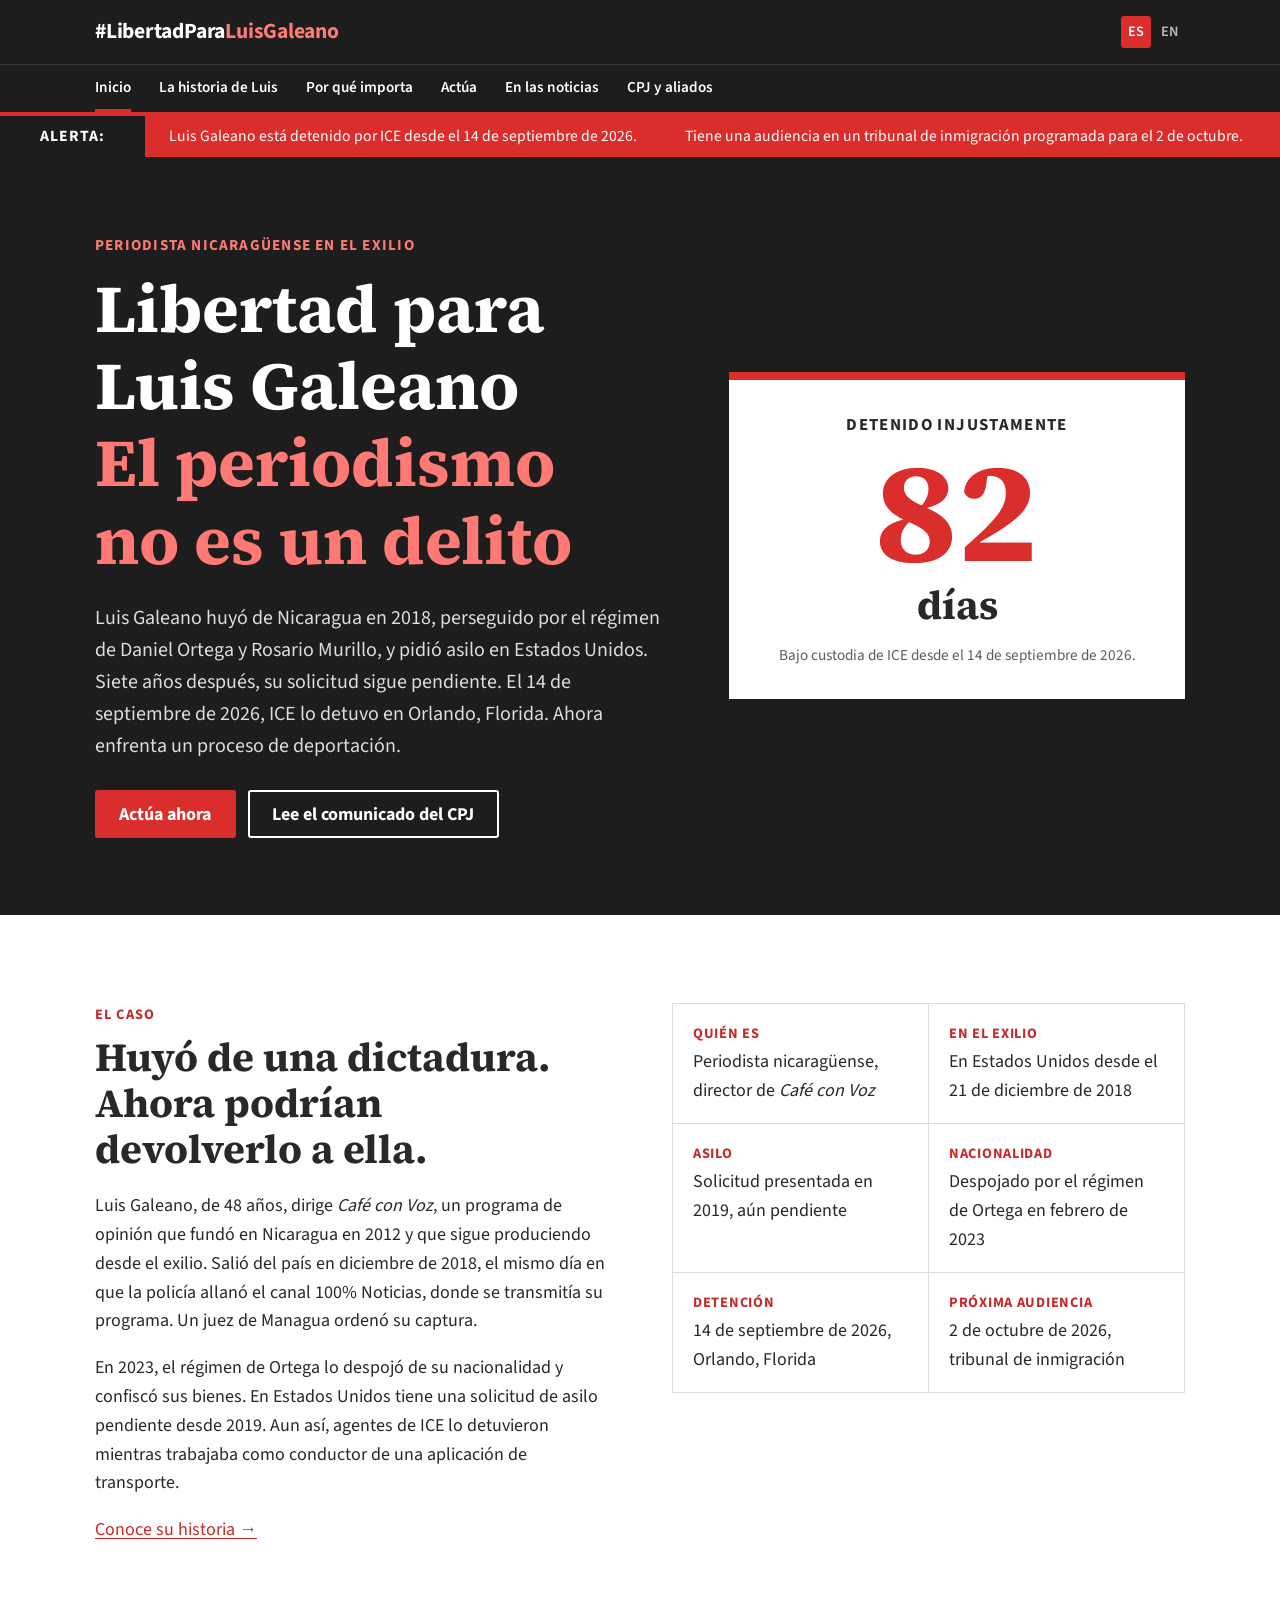
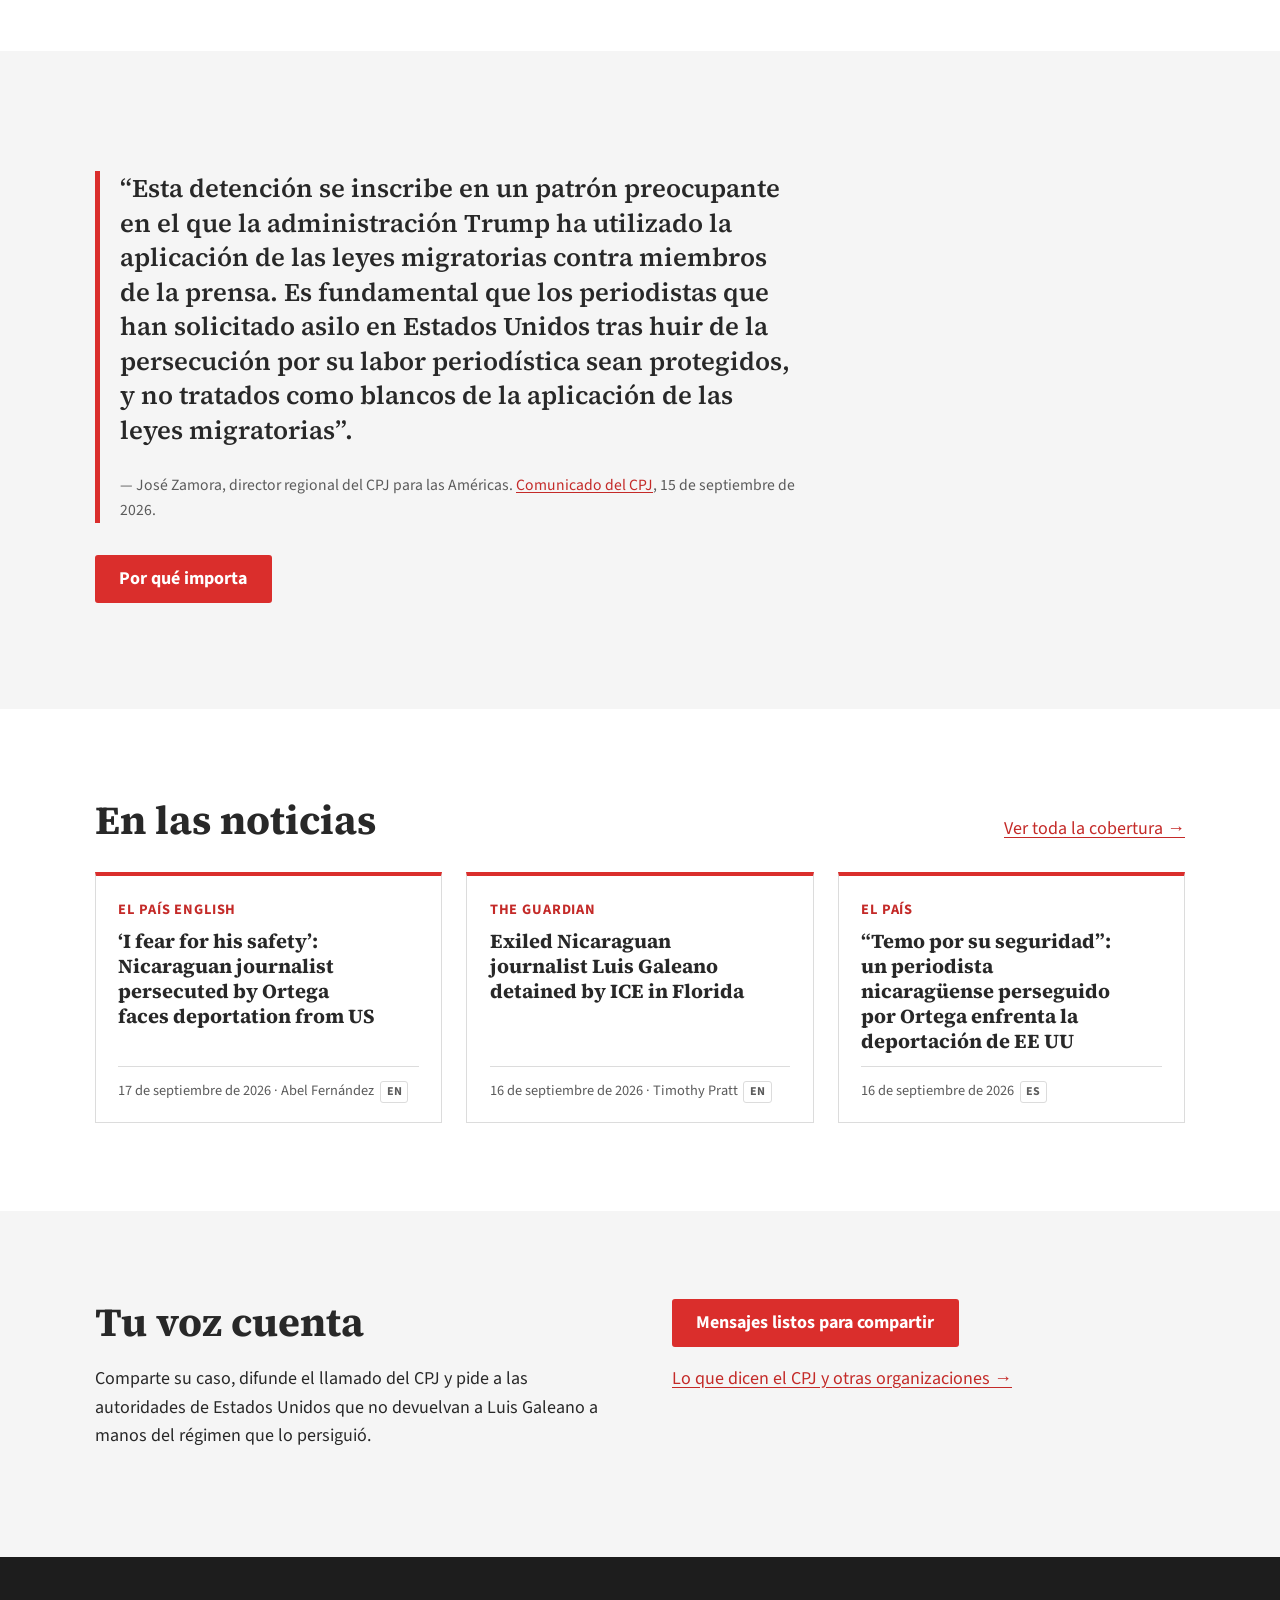
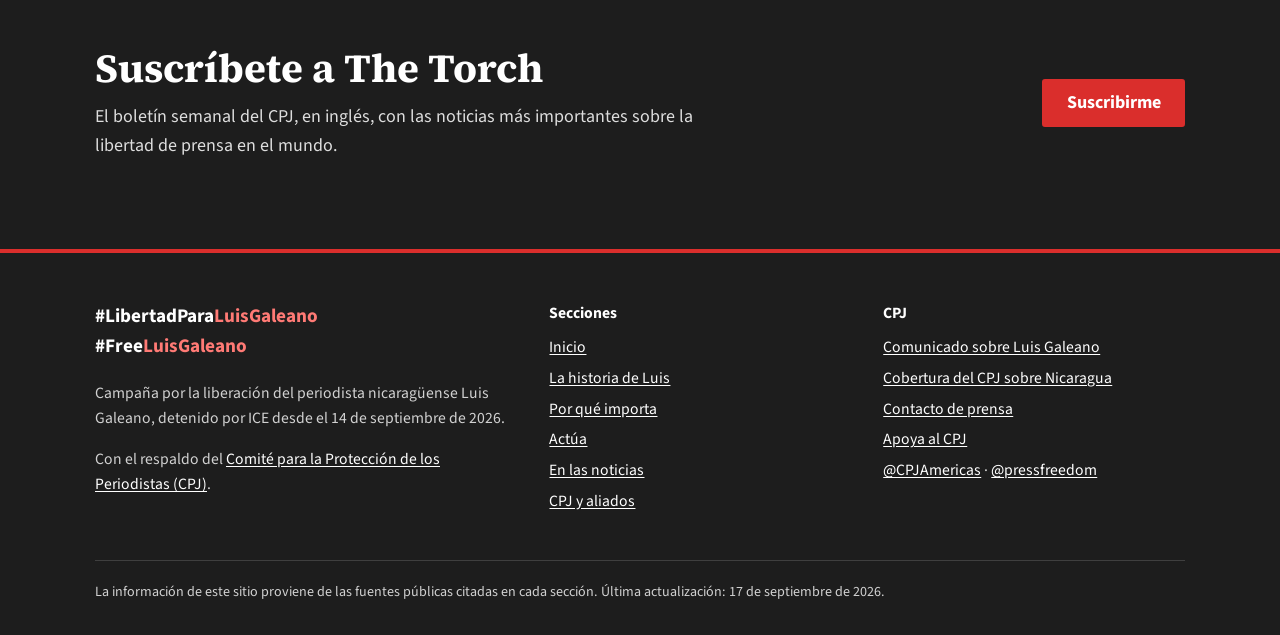
==== index.html @ e91c894b "Primera versión del sitio #LibertadParaLuisGaleano Sitio de campaña por la liberación de Luis Galean" ====
<!doctype html>
<html lang="es">
<head>
<meta charset="utf-8">
<meta name="viewport" content="width=device-width, initial-scale=1">
<title>#LibertadParaLuisGaleano</title>
<meta name="description" content="Luis Galeano, periodista nicaragüense exiliado y perseguido por el régimen de Ortega, está detenido por ICE desde el 14 de septiembre de 2026. Pedimos su liberación.">
<link rel="canonical" href="https://libertadparaluisgaleano.com/">
<link rel="alternate" hreflang="es" href="https://libertadparaluisgaleano.com/">
<link rel="alternate" hreflang="en" href="https://libertadparaluisgaleano.com/english/">
<link rel="alternate" hreflang="x-default" href="https://libertadparaluisgaleano.com/">
<meta property="og:type" content="website">
<meta property="og:site_name" content="#LibertadParaLuisGaleano">
<meta property="og:title" content="#LibertadParaLuisGaleano">
<meta property="og:description" content="Luis Galeano, periodista nicaragüense exiliado y perseguido por el régimen de Ortega, está detenido por ICE desde el 14 de septiembre de 2026. Pedimos su liberación.">
<meta property="og:url" content="https://libertadparaluisgaleano.com/">
<meta property="og:image" content="https://libertadparaluisgaleano.com/assets/img/compartir-es.png">
<meta property="og:image:width" content="1200">
<meta property="og:image:height" content="630">
<meta property="og:locale" content="es_ES">
<meta name="twitter:card" content="summary_large_image">
<meta name="theme-color" content="#1d1d1d">
<link rel="icon" href="assets/img/favicon.svg" type="image/svg+xml">
<link rel="preload" as="font" type="font/woff2" href="assets/fonts/source-sans-3-400-latin.woff2" crossorigin>
<link rel="preload" as="font" type="font/woff2" href="assets/fonts/source-serif-4-700-latin.woff2" crossorigin>
<link rel="stylesheet" href="assets/css/style.css">
<script src="assets/js/site.js" defer></script>
</head>
<body>

<a class="salto" href="#contenido">Saltar al contenido</a>

<header class="cabecera">
  <div class="contenedor cabecera__barra">
    <a class="cabecera__logo" href="./">#LibertadPara<span>LuisGaleano</span></a>
    <div class="cabecera__acciones">
      <nav class="idioma" aria-label="Idioma">
        <a href="./" lang="es" hreflang="es" title="Español" aria-current="page">ES</a>
        <a href="english/" lang="en" hreflang="en" title="English">EN</a>
      </nav>
      <button class="cabecera__menu" type="button" data-menu-boton aria-expanded="false" aria-controls="nav-panel"
              aria-label="Abrir menú" data-abrir="Abrir menú" data-cerrar="Cerrar menú">
        <span></span><span></span>
      </button>
    </div>
  </div>
  <nav class="nav-panel" id="nav-panel" data-menu-panel data-abierto="false" aria-label="Navegación principal">
    <ul class="contenedor">
      <li><a href="./" aria-current="page">Inicio</a></li>
      <li><a href="historia/">La historia de Luis</a></li>
      <li><a href="por-que-importa/">Por qué importa</a></li>
      <li><a href="actua/">Actúa</a></li>
      <li><a href="noticias/">En las noticias</a></li>
      <li><a href="cpj-y-aliados/">CPJ y aliados</a></li>
    </ul>
  </nav>
</header>

<aside class="alerta" aria-label="Alerta">
  <p class="alerta__etiqueta">Alerta:</p>
  <div class="alerta__ventana" data-alerta>
    <ul class="alerta__pista">
      <li>Luis Galeano está detenido por ICE desde el 14 de septiembre de 2026.</li>
      <li>Tiene una audiencia en un tribunal de inmigración programada para el 2 de octubre.</li>
      <li>El CPJ pide a ICE que lo libere. <a href="https://cpj.org/es/2026/09/el-cpj-pide-a-ice-que-libere-al-periodista-nicaraguense-exiliado-luis-galeano/" target="_blank" rel="noopener">Lee el comunicado</a></li>
      <li>La SIP pide a EE. UU. no deportarlo. <a href="https://www.sipiapa.org/la-sip-reclama-proteccion-el-periodista-nicaraguense-luis-galeano-detenido-ice-n1301635" target="_blank" rel="noopener">Lee más</a></li>
    </ul>
  </div>
</aside>

<main id="contenido">

  <!-- 1 · Portada y contador -->
  <section class="heroe">
    <div class="contenedor heroe__rejilla">
      <div>
        <p class="heroe__antetitulo">Periodista nicaragüense en el exilio</p>
        <h1>Libertad para Luis Galeano <span>El periodismo no es un delito</span></h1>
        <p class="heroe__bajada">Luis Galeano huyó de Nicaragua en 2018, perseguido por el régimen de Daniel Ortega y Rosario Murillo, y pidió asilo en Estados Unidos. Siete años después, su solicitud sigue pendiente. El 14 de septiembre de 2026, ICE lo detuvo en Orlando, Florida. Ahora enfrenta un proceso de deportación.</p>
        <div class="heroe__acciones">
          <a class="boton" href="actua/">Actúa ahora</a>
          <a class="boton boton--contorno" href="https://cpj.org/es/2026/09/el-cpj-pide-a-ice-que-libere-al-periodista-nicaraguense-exiliado-luis-galeano/" target="_blank" rel="noopener">Lee el comunicado del CPJ</a>
        </div>
      </div>
      <div class="contador" data-contador data-desde="2026-09-14">
        <p class="contador__rotulo">Detenido injustamente</p>
        <p class="visualmente-oculto">Días de detención:</p>
        <span class="dias-numero">3</span>
        <span class="contador__unidad" data-unidad="día|días">días</span>
        <p class="contador__nota">Bajo custodia de ICE desde el 14 de septiembre de 2026.</p>
      </div>
    </div>
  </section>

  <!-- 2 · El caso en breve -->
  <section class="seccion">
    <div class="contenedor dos-columnas">
      <div class="prosa">
        <p class="volanta">El caso</p>
        <h2>Huyó de una dictadura. Ahora podrían devolverlo a ella.</h2>
        <p>Luis Galeano, de 48 años, dirige <em>Café con Voz</em>, un programa de opinión que fundó en Nicaragua en 2012 y que sigue produciendo desde el exilio. Salió del país en diciembre de 2018, el mismo día en que la policía allanó el canal 100% Noticias, donde se transmitía su programa. Un juez de Managua ordenó su captura.</p>
        <p>En 2023, el régimen de Ortega lo despojó de su nacionalidad y confiscó sus bienes. En Estados Unidos tiene una solicitud de asilo pendiente desde 2019. Aun así, agentes de ICE lo detuvieron mientras trabajaba como conductor de una aplicación de transporte.</p>
        <p><a href="historia/">Conoce su historia →</a></p>
      </div>
      <dl class="datos">
        <div><dt>Quién es</dt><dd>Periodista nicaragüense, director de <em>Café con Voz</em></dd></div>
        <div><dt>En el exilio</dt><dd>En Estados Unidos desde el 21 de diciembre de 2018</dd></div>
        <div><dt>Asilo</dt><dd>Solicitud presentada en 2019, aún pendiente</dd></div>
        <div><dt>Nacionalidad</dt><dd>Despojado por el régimen de Ortega en febrero de 2023</dd></div>
        <div><dt>Detención</dt><dd>14 de septiembre de 2026, Orlando, Florida</dd></div>
        <div><dt>Próxima audiencia</dt><dd>2 de octubre de 2026, tribunal de inmigración</dd></div>
      </dl>
    </div>
  </section>

  <!-- 3 · Cita del CPJ -->
  <section class="seccion seccion--gris">
    <div class="contenedor">
      <div class="prosa">
        <blockquote class="cita">
          <p>“Esta detención se inscribe en un patrón preocupante en el que la administración Trump ha utilizado la aplicación de las leyes migratorias contra miembros de la prensa. Es fundamental que los periodistas que han solicitado asilo en Estados Unidos tras huir de la persecución por su labor periodística sean protegidos, y no tratados como blancos de la aplicación de las leyes migratorias”.</p>
          <footer>— José Zamora, director regional del CPJ para las Américas. <a href="https://cpj.org/es/2026/09/el-cpj-pide-a-ice-que-libere-al-periodista-nicaraguense-exiliado-luis-galeano/" target="_blank" rel="noopener">Comunicado del CPJ</a>, 15 de septiembre de 2026.</footer>
        </blockquote>
        <p><a class="boton" href="por-que-importa/">Por qué importa</a></p>
      </div>
    </div>
  </section>

  <!-- 4 · Lo último en noticias -->
  <section class="seccion">
    <div class="contenedor">
      <div class="encabezado-seccion">
        <h2>En las noticias</h2>
        <a href="noticias/">Ver toda la cobertura →</a>
      </div>
      <ul class="tarjetas">
      <li class="tarjeta">
        <p class="tarjeta__medio">EL PAÍS English</p>
        <h3 class="tarjeta__titulo"><a href="https://english.elpais.com/international/2026-09-17/i-fear-for-his-safety-nicaraguan-journalist-persecuted-by-ortega-faces-deportation-from-us.html" hreflang="en" target="_blank" rel="noopener">‘I fear for his safety’: Nicaraguan journalist persecuted by Ortega faces deportation from US</a></h3>
        <p class="tarjeta__meta"><time datetime="2026-09-17">17 de septiembre de 2026</time> · Abel Fernández<span class="tarjeta__idioma" title="Idioma">EN</span></p>
      </li>
      <li class="tarjeta">
        <p class="tarjeta__medio">The Guardian</p>
        <h3 class="tarjeta__titulo"><a href="https://www.theguardian.com/us-news/2026/sep/16/nicaraguan-journalist-luis-galeano-detained-ice" hreflang="en" target="_blank" rel="noopener">Exiled Nicaraguan journalist Luis Galeano detained by ICE in Florida</a></h3>
        <p class="tarjeta__meta"><time datetime="2026-09-16">16 de septiembre de 2026</time> · Timothy Pratt<span class="tarjeta__idioma" title="Idioma">EN</span></p>
      </li>
      <li class="tarjeta">
        <p class="tarjeta__medio">EL PAÍS</p>
        <h3 class="tarjeta__titulo"><a href="https://elpais.com/us/migracion/2026-09-16/temo-por-su-seguridad-un-periodista-nicaraguense-perseguido-por-ortega-enfrenta-la-deportacion-de-ee-uu.html" hreflang="es" target="_blank" rel="noopener">“Temo por su seguridad”: un periodista nicaragüense perseguido por Ortega enfrenta la deportación de EE UU</a></h3>
        <p class="tarjeta__meta"><time datetime="2026-09-16">16 de septiembre de 2026</time><span class="tarjeta__idioma" title="Idioma">ES</span></p>
      </li>
      </ul>
    </div>
  </section>

  <!-- 5 · Llamado a la acción -->
  <section class="seccion seccion--gris">
    <div class="contenedor dos-columnas">
      <div class="prosa">
        <h2>Tu voz cuenta</h2>
        <p>Comparte su caso, difunde el llamado del CPJ y pide a las autoridades de Estados Unidos que no devuelvan a Luis Galeano a manos del régimen que lo persiguió.</p>
      </div>
      <div>
        <p><a class="boton" href="actua/">Mensajes listos para compartir</a></p>
        <p><a href="cpj-y-aliados/">Lo que dicen el CPJ y otras organizaciones →</a></p>
      </div>
    </div>
  </section>

  <!-- 6 · Boletín del CPJ -->
  <section class="seccion seccion--oscura">
    <div class="contenedor boletin">
      <div>
        <h2>Suscríbete a The Torch</h2>
        <p>El boletín semanal del CPJ, en inglés, con las noticias más importantes sobre la libertad de prensa en el mundo.</p>
      </div>
      <a class="boton" href="https://cpj.org/about/email-lists/" target="_blank" rel="noopener">Suscribirme</a>
    </div>
  </section>

</main>

<footer class="pie">
  <div class="contenedor">
    <div class="pie__rejilla">
      <div>
        <p class="pie__hashtags">#LibertadPara<span>LuisGaleano</span><br>#Free<span>LuisGaleano</span></p>
        <p>Campaña por la liberación del periodista nicaragüense Luis Galeano, detenido por ICE desde el 14 de septiembre de 2026.</p>
        <p>Con el respaldo del <a href="https://cpj.org/es/" target="_blank" rel="noopener">Comité para la Protección de los Periodistas (CPJ)</a>.</p>
      </div>
      <nav aria-label="Secciones">
        <p class="pie__titulo">Secciones</p>
        <ul>
          <li><a href="./">Inicio</a></li>
          <li><a href="historia/">La historia de Luis</a></li>
          <li><a href="por-que-importa/">Por qué importa</a></li>
          <li><a href="actua/">Actúa</a></li>
          <li><a href="noticias/">En las noticias</a></li>
          <li><a href="cpj-y-aliados/">CPJ y aliados</a></li>
        </ul>
      </nav>
      <div>
        <p class="pie__titulo">CPJ</p>
        <ul>
          <li><a href="https://cpj.org/es/2026/09/el-cpj-pide-a-ice-que-libere-al-periodista-nicaraguense-exiliado-luis-galeano/" target="_blank" rel="noopener">Comunicado sobre Luis Galeano</a></li>
          <li><a href="https://cpj.org/americas/nicaragua/" target="_blank" rel="noopener">Cobertura del CPJ sobre Nicaragua</a></li>
          <li><a href="https://cpj.org/press/" target="_blank" rel="noopener">Contacto de prensa</a></li>
          <li><a href="https://cpj.org/about/donate/" target="_blank" rel="noopener">Apoya al CPJ</a></li>
          <li><a href="https://x.com/CPJAmericas" target="_blank" rel="noopener">@CPJAmericas</a> · <a href="https://x.com/pressfreedom" target="_blank" rel="noopener">@pressfreedom</a></li>
        </ul>
      </div>
    </div>
    <p class="pie__legal">La información de este sitio proviene de las fuentes públicas citadas en cada sección. Última actualización: 17 de septiembre de 2026.</p>
  </div>
</footer>

</body>
</html>
---- assets/css/style.css ----
/* #LibertadParaLuisGaleano — hoja de estilos única.
   Línea gráfica del CPJ: encabezado negro, acentos rojos, texto oscuro sobre blanco.
   Todos los colores y medidas viven en :root. No escribir hex fuera de aquí. */

@import url("fonts.css");

:root {
  /* Color */
  --rojo: #da2e2c;
  --rojo-oscuro: #9e1d1c;
  --rojo-suave: #ffd7d7;
  --rojo-texto: #c42a28;   /* rojo para texto chico sobre blanco o gris (AA) */
  --rojo-claro: #ff7a75;   /* rojo para texto sobre negro (AA) */
  --negro-cabecera: #1d1d1d;
  --tinta: #282828;
  --carbon: #323e48;
  --gris-texto: #5b5b5b;
  --gris-linea: #dcdcdc;
  --gris-claro: #f5f5f5;
  --blanco: #fff;

  /* Tipografía */
  --fuente-texto: "Source Sans 3", "Myriad Pro", "Helvetica Neue", Arial, sans-serif;
  --fuente-titulo: "Source Serif 4", "Warnock Pro", Georgia, serif;
  --h1: clamp(2.2rem, 1.4rem + 3.6vw, 4.2rem);
  --h2: clamp(1.7rem, 1.3rem + 1.6vw, 2.5rem);
  --h3: clamp(1.2rem, 1.1rem + 0.5vw, 1.45rem);
  --texto: 1.125rem;

  /* Medidas */
  --ancho-maximo: 1170px;
  --ancho-lectura: 44rem;
  --gutter: clamp(16px, 4vw, 40px);
  --alto-cabecera: 64px;
  --radio: 3px;
}

/* ----- Base ----------------------------------------------------------- */
*, *::before, *::after { box-sizing: border-box; }

html { -webkit-text-size-adjust: 100%; scroll-padding-top: calc(var(--alto-cabecera) + 1rem); }

body {
  margin: 0;
  background: var(--blanco);
  color: var(--tinta);
  font-family: var(--fuente-texto);
  font-size: var(--texto);
  line-height: 1.6;
  overflow-x: clip;
}

body[data-menu-abierto="true"] { overflow: hidden; }

img { max-width: 100%; height: auto; display: block; }

a { color: var(--rojo-texto); text-underline-offset: 0.15em; }
a:hover { color: var(--rojo-oscuro); }

:focus-visible { outline: 3px solid var(--rojo); outline-offset: 2px; }

h1, h2, h3 {
  font-family: var(--fuente-titulo);
  font-weight: 700;
  line-height: 1.15;
  margin: 0 0 0.5em;
  text-wrap: balance;
}
h1 { font-size: var(--h1); }
h2 { font-size: var(--h2); }
h3 { font-size: var(--h3); }

p { margin: 0 0 1em; }

.salto {
  position: absolute;
  left: -999px;
  top: 0;
  z-index: 100;
  padding: 0.6rem 1rem;
  background: var(--blanco);
  color: var(--tinta);
}
.salto:focus { left: 1rem; }

.visualmente-oculto {
  position: absolute !important;
  width: 1px; height: 1px;
  overflow: hidden;
  clip: rect(0 0 0 0);
  white-space: nowrap;
}

.contenedor {
  width: 100%;
  max-width: var(--ancho-maximo);
  margin-inline: auto;
  padding-inline: var(--gutter);
}

/* ----- Encabezado ------------------------------------------------------ */
.cabecera {
  position: sticky;
  top: 0;
  z-index: 50;
  background: var(--negro-cabecera);
  color: var(--blanco);
  border-bottom: 4px solid var(--rojo);
}

.cabecera__barra {
  display: flex;
  align-items: center;
  justify-content: space-between;
  gap: 1rem;
  min-height: var(--alto-cabecera);
}

.cabecera__logo {
  color: var(--blanco);
  font-weight: 700;
  font-size: clamp(1rem, 0.85rem + 0.8vw, 1.35rem);
  text-decoration: none;
  letter-spacing: -0.01em;
  overflow-wrap: anywhere;
}
.cabecera__logo span { color: var(--rojo-claro); }
.cabecera__logo:hover { color: var(--blanco); }

.cabecera__acciones { display: flex; align-items: center; gap: 0.75rem; flex-shrink: 0; }

.idioma { display: flex; gap: 0.15rem; }
.idioma a {
  color: var(--blanco);
  font-weight: 600;
  font-size: 0.9rem;
  text-decoration: none;
  padding: 0.25rem 0.45rem;
  border-radius: var(--radio);
  opacity: 0.7;
}
.idioma a:hover { opacity: 1; color: var(--blanco); }
.idioma a[aria-current="page"] { opacity: 1; background: var(--rojo); }

.cabecera__menu {
  display: inline-flex;
  flex-direction: column;
  justify-content: center;
  gap: 6px;
  width: 44px;
  height: 44px;
  padding: 0 10px;
  background: none;
  border: 0;
  cursor: pointer;
}
.cabecera__menu span {
  display: block;
  height: 2px;
  background: var(--blanco);
  transition: transform 0.2s;
}
.cabecera__menu[aria-expanded="true"] span:first-child { transform: translateY(4px) rotate(45deg); }
.cabecera__menu[aria-expanded="true"] span:last-child { transform: translateY(-4px) rotate(-45deg); }

.nav-panel {
  display: none;
  background: var(--negro-cabecera);
  border-top: 1px solid rgba(255, 255, 255, 0.12);
}
.nav-panel[data-abierto="true"] {
  display: block;
  position: fixed;
  inset: calc(var(--alto-cabecera) + 4px) 0 0 0;
  overflow-y: auto;
}
.nav-panel ul { list-style: none; margin: 0 auto; padding-block: 0.5rem 1.5rem; }
.nav-panel a {
  display: block;
  padding: 0.85rem 0;
  color: var(--blanco);
  font-weight: 600;
  font-size: 1.2rem;
  text-decoration: none;
  border-bottom: 1px solid rgba(255, 255, 255, 0.12);
}
.nav-panel a:hover,
.nav-panel a[aria-current="page"] { color: var(--rojo-claro); }

@media (min-width: 960px) {
  .cabecera__menu { display: none; }
  .nav-panel,
  .nav-panel[data-abierto="true"] { display: block; position: static; overflow: visible; }
  .nav-panel ul { display: flex; flex-wrap: wrap; gap: 0 1.75rem; padding-block: 0; }
  .nav-panel a {
    padding: 0.6rem 0;
    font-size: 0.95rem;
    border-bottom: 0;
    border-bottom: 3px solid transparent;
  }
  .nav-panel a[aria-current="page"] { color: var(--blanco); border-bottom-color: var(--rojo); }
}

/* ----- Franja de alertas ---------------------------------------------- */
.alerta {
  display: flex;
  align-items: stretch;
  background: var(--rojo);
  color: var(--blanco);
  font-size: 0.98rem;
  overflow: hidden;
}
.alerta__etiqueta {
  flex-shrink: 0;
  margin: 0;
  display: flex;
  align-items: center;
  padding: 0.5rem var(--gutter);
  background: var(--negro-cabecera);
  font-weight: 700;
  letter-spacing: 0.06em;
  text-transform: uppercase;
}
.alerta__ventana { display: flex; overflow: hidden; min-width: 0; }
.alerta__pista {
  display: flex;
  flex-shrink: 0;
  gap: 3rem;
  padding: 0.5rem 1.5rem;
  padding-right: 3rem;
  margin: 0;
  list-style: none;
  white-space: nowrap;
  animation: desplazar 45s linear infinite;
}
.alerta__ventana:hover .alerta__pista,
.alerta__ventana:focus-within .alerta__pista { animation-play-state: paused; }
.alerta a { color: var(--blanco); font-weight: 700; }
.alerta a:hover { color: var(--blanco); text-decoration: none; }

@keyframes desplazar {
  from { transform: translateX(0); }
  to { transform: translateX(-100%); }
}

@media (prefers-reduced-motion: reduce) {
  .alerta__pista { animation: none; white-space: normal; flex-direction: column; gap: 0.25rem; flex-shrink: 1; }
  .alerta__pista[aria-hidden="true"] { display: none; }
}

/* ----- Portada ---------------------------------------------------------- */
.heroe {
  background: var(--negro-cabecera);
  color: var(--blanco);
  padding-block: clamp(2.5rem, 6vw, 5rem);
}
.heroe__rejilla { display: grid; gap: 2.5rem; align-items: center; }
@media (min-width: 900px) {
  .heroe__rejilla { grid-template-columns: 1.25fr 1fr; gap: 4rem; }
}
.heroe__antetitulo {
  margin: 0 0 0.75rem;
  color: var(--rojo-claro);
  font-weight: 700;
  letter-spacing: 0.08em;
  text-transform: uppercase;
  font-size: 0.95rem;
}
.heroe h1 { margin-bottom: 0.35em; }
.heroe h1 span { display: block; color: var(--rojo-claro); }
.heroe__bajada { font-size: 1.25rem; max-width: 36rem; color: rgba(255, 255, 255, 0.85); }
.heroe__acciones { display: flex; flex-wrap: wrap; gap: 0.75rem; margin-top: 1.75rem; }

/* Contador */
.contador {
  margin: 0;
  padding: 2rem 1.5rem;
  background: var(--blanco);
  color: var(--tinta);
  text-align: center;
  border-top: 8px solid var(--rojo);
}
.contador__rotulo {
  margin: 0;
  font-weight: 700;
  font-size: 1.05rem;
  letter-spacing: 0.08em;
  text-transform: uppercase;
}
.dias-numero {
  display: block;
  font-family: var(--fuente-titulo);
  font-weight: 700;
  font-size: clamp(5rem, 3rem + 10vw, 9rem);
  line-height: 1;
  color: var(--rojo);
  font-variant-numeric: tabular-nums;
}
.contador__unidad {
  display: block;
  font-family: var(--fuente-titulo);
  font-weight: 700;
  font-size: var(--h2);
  line-height: 1.1;
}
.contador__nota { margin: 1rem 0 0; font-size: 0.95rem; color: var(--gris-texto); }

/* ----- Botones ---------------------------------------------------------- */
.boton {
  display: inline-flex;
  align-items: center;
  justify-content: center;
  gap: 0.5rem;
  min-height: 48px;
  padding: 0.6rem 1.4rem;
  border: 2px solid var(--rojo);
  border-radius: var(--radio);
  background: var(--rojo);
  color: var(--blanco);
  font: inherit;
  font-weight: 700;
  line-height: 1.2;
  text-decoration: none;
  cursor: pointer;
}
.boton:hover { background: var(--rojo-oscuro); border-color: var(--rojo-oscuro); color: var(--blanco); }
.boton--contorno { background: transparent; color: inherit; border-color: currentColor; }
.boton--contorno:hover { background: var(--blanco); border-color: var(--blanco); color: var(--negro-cabecera); }
.boton--chico { min-height: 40px; padding: 0.35rem 1rem; font-size: 0.95rem; }

/* ----- Secciones --------------------------------------------------------- */
.seccion { padding-block: clamp(3rem, 7vw, 5.5rem); }
.seccion--gris { background: var(--gris-claro); }
.seccion--oscura { background: var(--negro-cabecera); color: var(--blanco); }
.seccion--oscura a:not(.boton) { color: var(--blanco); }

.cabeza-pagina {
  padding-block: clamp(2.5rem, 6vw, 4.5rem);
  background: var(--gris-claro);
  border-bottom: 1px solid var(--gris-linea);
}
.cabeza-pagina h1 { margin: 0; }
.cabeza-pagina p { margin: 0.75rem 0 0; max-width: var(--ancho-lectura); font-size: 1.25rem; color: var(--gris-texto); }
.cabeza-pagina .volanta { margin: 0 0 0.5rem; font-size: 0.9rem; color: var(--rojo-texto); }

.volanta {
  margin: 0 0 0.5rem;
  color: var(--rojo-texto);
  font-weight: 700;
  letter-spacing: 0.08em;
  text-transform: uppercase;
  font-size: 0.9rem;
}

.prosa { max-width: var(--ancho-lectura); }
.prosa h2 { margin-top: 1.6em; }
.prosa h2:first-child { margin-top: 0; }
.volanta + h2 { margin-top: 0; }
.prosa ul { padding-left: 1.2rem; }
.prosa li { margin-bottom: 0.5em; }
.prosa li::marker { color: var(--rojo); }
.prosa .compartir,
.prosa .mensajes { padding-left: 0; }
.prosa .compartir li { margin: 0; }

.dos-columnas { display: grid; gap: 2.5rem; align-items: start; }
@media (min-width: 900px) {
  .dos-columnas { grid-template-columns: 1fr 1fr; gap: 4rem; }
}

.encabezado-seccion {
  display: flex;
  flex-wrap: wrap;
  align-items: baseline;
  justify-content: space-between;
  gap: 0.5rem 2rem;
  margin-bottom: 1.75rem;
}
.encabezado-seccion h2 { margin: 0; }

/* Cita destacada */
.cita {
  margin: 2rem 0;
  padding: 0 0 0 1.25rem;
  border-left: 5px solid var(--rojo);
}
.cita p {
  font-family: var(--fuente-titulo);
  font-weight: 600;
  font-size: clamp(1.2rem, 1.05rem + 0.7vw, 1.6rem);
  line-height: 1.35;
}
.cita footer { font-size: 0.98rem; color: var(--gris-texto); }
.seccion--oscura .cita footer { color: rgba(255, 255, 255, 0.75); }

/* Datos clave */
.datos { display: grid; gap: 1px; margin: 0; background: var(--gris-linea); border: 1px solid var(--gris-linea); }
@media (min-width: 700px) { .datos { grid-template-columns: repeat(2, 1fr); } }
.datos div { padding: 1.1rem 1.25rem; background: var(--blanco); }
.datos dt { font-weight: 700; color: var(--rojo-texto); font-size: 0.9rem; letter-spacing: 0.05em; text-transform: uppercase; }
.datos dd { margin: 0.2rem 0 0; }

/* ----- Tarjetas (noticias, comunicados) ---------------------------------- */
.tarjetas {
  display: grid;
  gap: 1.5rem;
  margin: 0;
  padding: 0;
  list-style: none;
}
@media (min-width: 700px) { .tarjetas { grid-template-columns: repeat(2, 1fr); } }
@media (min-width: 1000px) { .tarjetas { grid-template-columns: repeat(3, 1fr); } }

.tarjeta {
  position: relative;
  display: flex;
  flex-direction: column;
  padding: 1.4rem 1.4rem 1.2rem;
  background: var(--blanco);
  border: 1px solid var(--gris-linea);
  border-top: 4px solid var(--rojo);
}
.tarjeta__medio {
  margin: 0 0 0.5rem;
  color: var(--rojo-texto);
  font-weight: 700;
  font-size: 0.9rem;
  letter-spacing: 0.06em;
  text-transform: uppercase;
}
.tarjeta__titulo { margin: 0 0 0.75rem; font-size: 1.25rem; line-height: 1.25; overflow-wrap: break-word; }
.tarjeta__titulo a { color: var(--tinta); text-decoration: none; }
.tarjeta__titulo a::after { content: ""; position: absolute; inset: 0; }
.tarjeta__titulo a:hover { color: var(--rojo-texto); }
.tarjeta__resumen { color: var(--gris-texto); font-size: 1rem; }
.tarjeta__meta { margin: auto 0 0; padding-top: 0.75rem; font-size: 0.9rem; color: var(--gris-texto); border-top: 1px solid var(--gris-linea); }
.tarjeta__idioma {
  display: inline-block;
  margin-left: 0.35rem;
  padding: 0 0.35rem;
  border: 1px solid var(--gris-linea);
  border-radius: var(--radio);
  font-size: 0.75rem;
  font-weight: 700;
}
.tarjeta--destacada { border-top-width: 8px; background: var(--gris-claro); }

/* ----- Cronología vertical ----------------------------------------------- */
.cronologia { margin: 0; padding: 0; list-style: none; }
.cronologia__item {
  position: relative;
  padding: 0 0 2rem 2rem;
  border-left: 2px solid var(--gris-linea);
}
.cronologia__item:last-child { padding-bottom: 0; }
.cronologia__item::before {
  content: "";
  position: absolute;
  left: -8px;
  top: 0.35rem;
  width: 14px;
  height: 14px;
  border-radius: 50%;
  background: var(--blanco);
  border: 2px solid var(--carbon);
}
.cronologia__item--hito::before { background: var(--rojo); border-color: var(--rojo); }
.cronologia__item--proximo::before { border-style: dashed; border-color: var(--rojo); }
.cronologia__fecha { margin: 0; font-weight: 700; color: var(--rojo-texto); }
.cronologia__texto { margin: 0.2rem 0 0.3rem; }
.cronologia__fuentes { margin: 0; font-size: 0.9rem; color: var(--gris-texto); }
.cronologia__fuentes a { color: inherit; }
.cronologia__fuentes a:hover { color: var(--rojo-texto); }

/* ----- Actúa: mensajes para compartir ------------------------------------ */
.mensajes { display: grid; gap: 1.25rem; margin: 0; padding: 0; list-style: none; }
.mensaje {
  padding: 1.25rem 1.4rem;
  background: var(--blanco);
  border: 1px solid var(--gris-linea);
  border-left: 5px solid var(--rojo);
}
.mensaje__texto { margin: 0 0 1rem; white-space: pre-line; overflow-wrap: anywhere; }
.mensaje__acciones { display: flex; flex-wrap: wrap; align-items: center; gap: 0.5rem; }
.mensaje__estado { font-size: 0.9rem; color: var(--gris-texto); }

.compartir { display: flex; flex-wrap: wrap; gap: 0.5rem; margin: 0; padding: 0; list-style: none; }
.compartir a {
  display: inline-flex;
  align-items: center;
  min-height: 40px;
  padding: 0.35rem 0.9rem;
  border: 1px solid var(--gris-linea);
  border-radius: var(--radio);
  background: var(--blanco);
  color: var(--tinta);
  font-weight: 600;
  font-size: 0.95rem;
  text-decoration: none;
}
.compartir a:hover { border-color: var(--rojo); color: var(--rojo-texto); }

.pasos { counter-reset: paso; margin: 0; padding: 0; list-style: none; display: grid; gap: 1.25rem; }
@media (min-width: 800px) { .pasos { grid-template-columns: repeat(3, 1fr); } }
.pasos li { counter-increment: paso; padding: 1.4rem; background: var(--blanco); border: 1px solid var(--gris-linea); }
.pasos li::before {
  content: counter(paso);
  display: block;
  margin-bottom: 0.5rem;
  font-family: var(--fuente-titulo);
  font-weight: 700;
  font-size: 2.2rem;
  line-height: 1;
  color: var(--rojo);
}
.pasos h3 { margin-bottom: 0.4em; }
.pasos p:last-child { margin-bottom: 0; }

/* ----- Boletín (The Torch) ------------------------------------------------ */
.boletin { display: grid; gap: 1.5rem; align-items: center; }
@media (min-width: 800px) { .boletin { grid-template-columns: 1fr auto; } }
.boletin h2 { margin-bottom: 0.3em; }
.boletin p { margin: 0; color: rgba(255, 255, 255, 0.85); max-width: 40rem; }

/* ----- Pie ---------------------------------------------------------------- */
.pie {
  padding-block: 3rem 2rem;
  background: var(--negro-cabecera);
  color: rgba(255, 255, 255, 0.8);
  font-size: 0.98rem;
  border-top: 4px solid var(--rojo);
}
.pie a { color: var(--blanco); }
.pie a:hover { color: var(--rojo-suave); }
.pie__rejilla { display: grid; gap: 2rem; }
@media (min-width: 800px) { .pie__rejilla { grid-template-columns: 1.4fr 1fr 1fr; } }
.pie__titulo { margin: 0 0 0.6rem; color: var(--blanco); font-weight: 700; }
.pie__hashtags { color: var(--blanco); font-weight: 700; font-size: 1.2rem; }
.pie__hashtags span { color: var(--rojo-claro); }
.pie ul { list-style: none; margin: 0; padding: 0; }
.pie li { margin-bottom: 0.35rem; }
.pie__legal { margin: 2.5rem 0 0; padding-top: 1.25rem; border-top: 1px solid rgba(255, 255, 255, 0.15); font-size: 0.88rem; }

/* ----- 404 ---------------------------------------------------------------- */
.no-encontrada { min-height: 50vh; display: grid; align-content: center; }
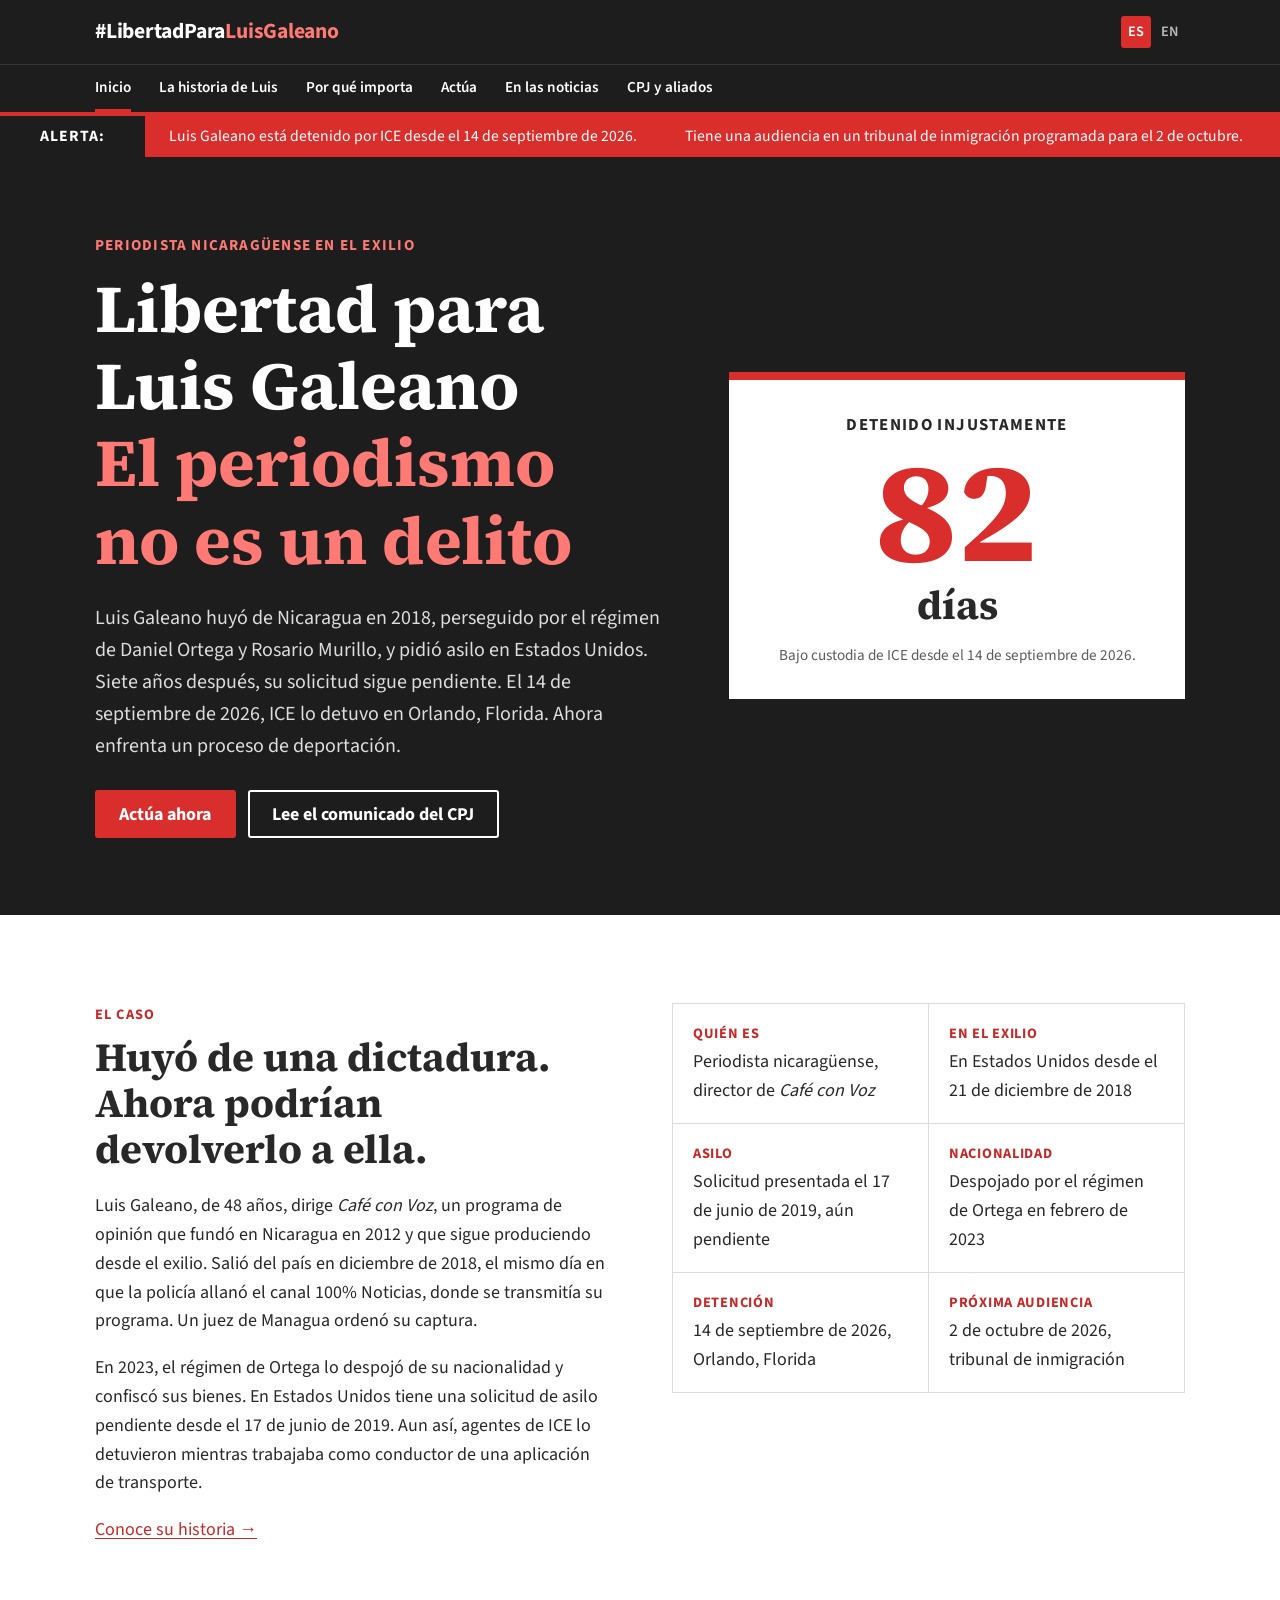
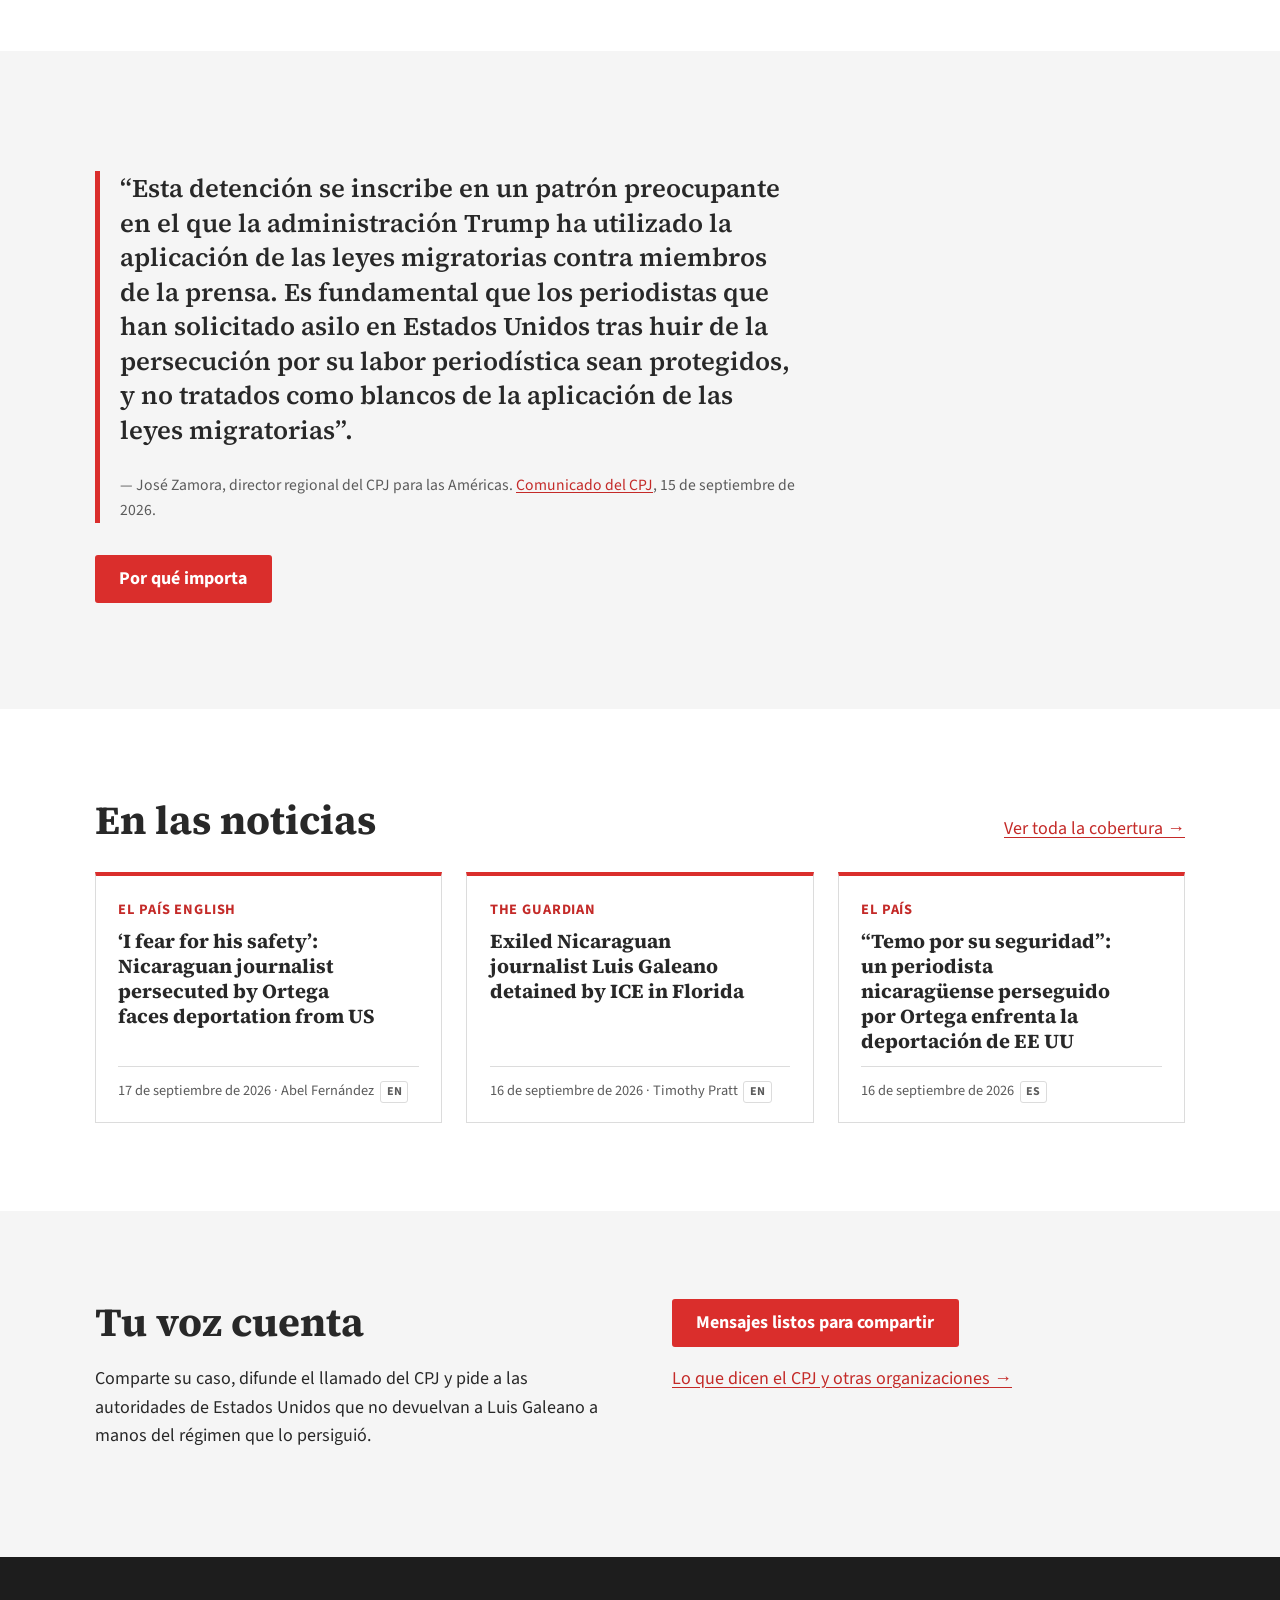
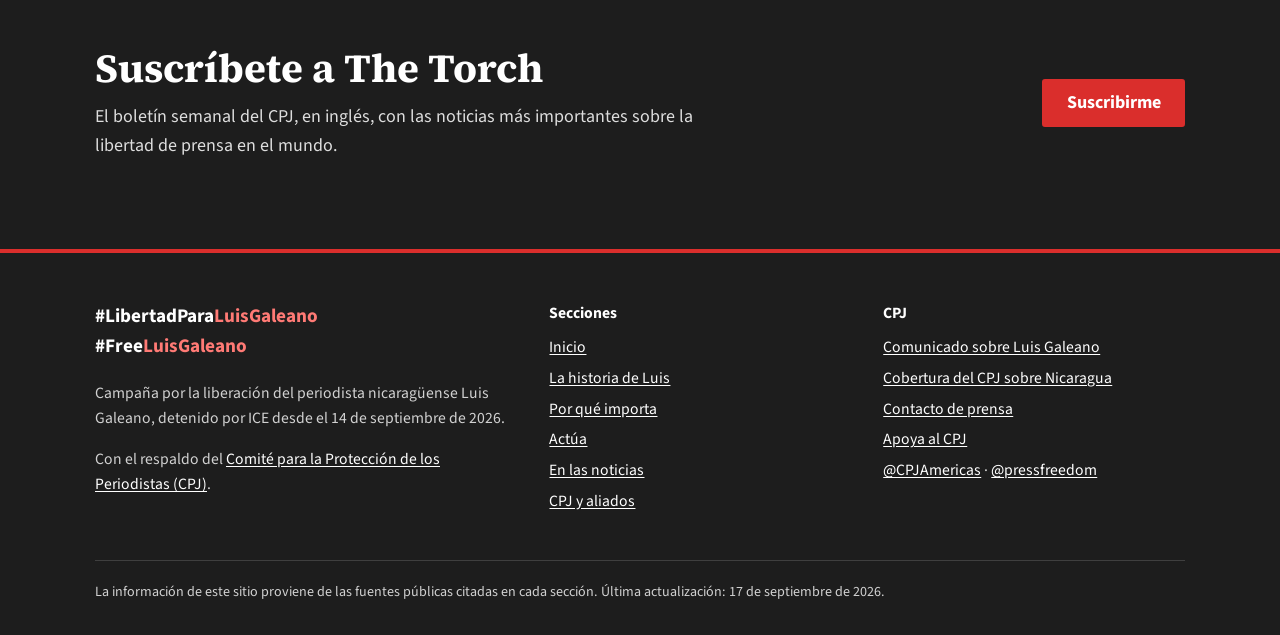
==== commit 50c4356b: "Precisa las fechas de entrada a EE. UU. y de solicitud de asilo Agrega la fecha exacta de la solicit" ====
--- a/index.html
+++ b/index.html
@@ -99,13 +99,13 @@
         <p class="volanta">El caso</p>
         <h2>Huyó de una dictadura. Ahora podrían devolverlo a ella.</h2>
         <p>Luis Galeano, de 48 años, dirige <em>Café con Voz</em>, un programa de opinión que fundó en Nicaragua en 2012 y que sigue produciendo desde el exilio. Salió del país en diciembre de 2018, el mismo día en que la policía allanó el canal 100% Noticias, donde se transmitía su programa. Un juez de Managua ordenó su captura.</p>
-        <p>En 2023, el régimen de Ortega lo despojó de su nacionalidad y confiscó sus bienes. En Estados Unidos tiene una solicitud de asilo pendiente desde 2019. Aun así, agentes de ICE lo detuvieron mientras trabajaba como conductor de una aplicación de transporte.</p>
+        <p>En 2023, el régimen de Ortega lo despojó de su nacionalidad y confiscó sus bienes. En Estados Unidos tiene una solicitud de asilo pendiente desde el 17 de junio de 2019. Aun así, agentes de ICE lo detuvieron mientras trabajaba como conductor de una aplicación de transporte.</p>
         <p><a href="historia/">Conoce su historia →</a></p>
       </div>
       <dl class="datos">
         <div><dt>Quién es</dt><dd>Periodista nicaragüense, director de <em>Café con Voz</em></dd></div>
         <div><dt>En el exilio</dt><dd>En Estados Unidos desde el 21 de diciembre de 2018</dd></div>
-        <div><dt>Asilo</dt><dd>Solicitud presentada en 2019, aún pendiente</dd></div>
+        <div><dt>Asilo</dt><dd>Solicitud presentada el 17 de junio de 2019, aún pendiente</dd></div>
         <div><dt>Nacionalidad</dt><dd>Despojado por el régimen de Ortega en febrero de 2023</dd></div>
         <div><dt>Detención</dt><dd>14 de septiembre de 2026, Orlando, Florida</dd></div>
         <div><dt>Próxima audiencia</dt><dd>2 de octubre de 2026, tribunal de inmigración</dd></div>
--- a/assets/css/style.css
+++ b/assets/css/style.css
@@ -543,3 +543,67 @@
 
 /* ----- 404 ---------------------------------------------------------------- */
 .no-encontrada { min-height: 50vh; display: grid; align-content: center; }
+
+/* ----- Carrusel de logos de aliados --------------------------------------- */
+.carrusel { position: relative; }
+.carrusel__cabeza {
+  display: flex;
+  flex-wrap: wrap;
+  align-items: baseline;
+  justify-content: space-between;
+  gap: 0.5rem 2rem;
+  margin-bottom: 1.25rem;
+}
+.carrusel__cabeza h2 { margin: 0; }
+.carrusel__flechas { display: flex; gap: 0.5rem; }
+.carrusel__flecha {
+  display: inline-flex;
+  align-items: center;
+  justify-content: center;
+  width: 44px;
+  height: 44px;
+  padding: 0;
+  border: 1px solid var(--gris-linea);
+  border-radius: var(--radio);
+  background: var(--blanco);
+  color: var(--tinta);
+  cursor: pointer;
+}
+.carrusel__flecha:hover:not(:disabled) { border-color: var(--rojo); color: var(--rojo-texto); }
+.carrusel__flecha:disabled { opacity: 0.35; cursor: default; }
+.carrusel__flecha[hidden] { display: none; }
+.carrusel__flecha svg { width: 20px; height: 20px; fill: currentColor; }
+
+.carrusel__pista {
+  display: flex;
+  gap: 1rem;
+  margin: 0;
+  padding: 0;
+  list-style: none;
+  overflow-x: auto;
+  scroll-snap-type: x mandatory;
+  scrollbar-width: thin;
+  overscroll-behavior-x: contain;
+}
+.carrusel__pista > li {
+  flex: 0 0 auto;
+  width: 220px;
+  scroll-snap-align: start;
+}
+.carrusel__logo {
+  display: flex;
+  align-items: center;
+  justify-content: center;
+  height: 130px;
+  padding: 1.25rem;
+  background: var(--blanco);
+  border: 1px solid var(--gris-linea);
+}
+.carrusel__logo img {
+  max-height: 100%;
+  width: auto;
+  max-width: 100%;
+  object-fit: contain;
+}
+a.carrusel__logo:hover { border-color: var(--rojo); }
+.carrusel__pie { margin: 1rem 0 0; font-size: 0.95rem; color: var(--gris-texto); }
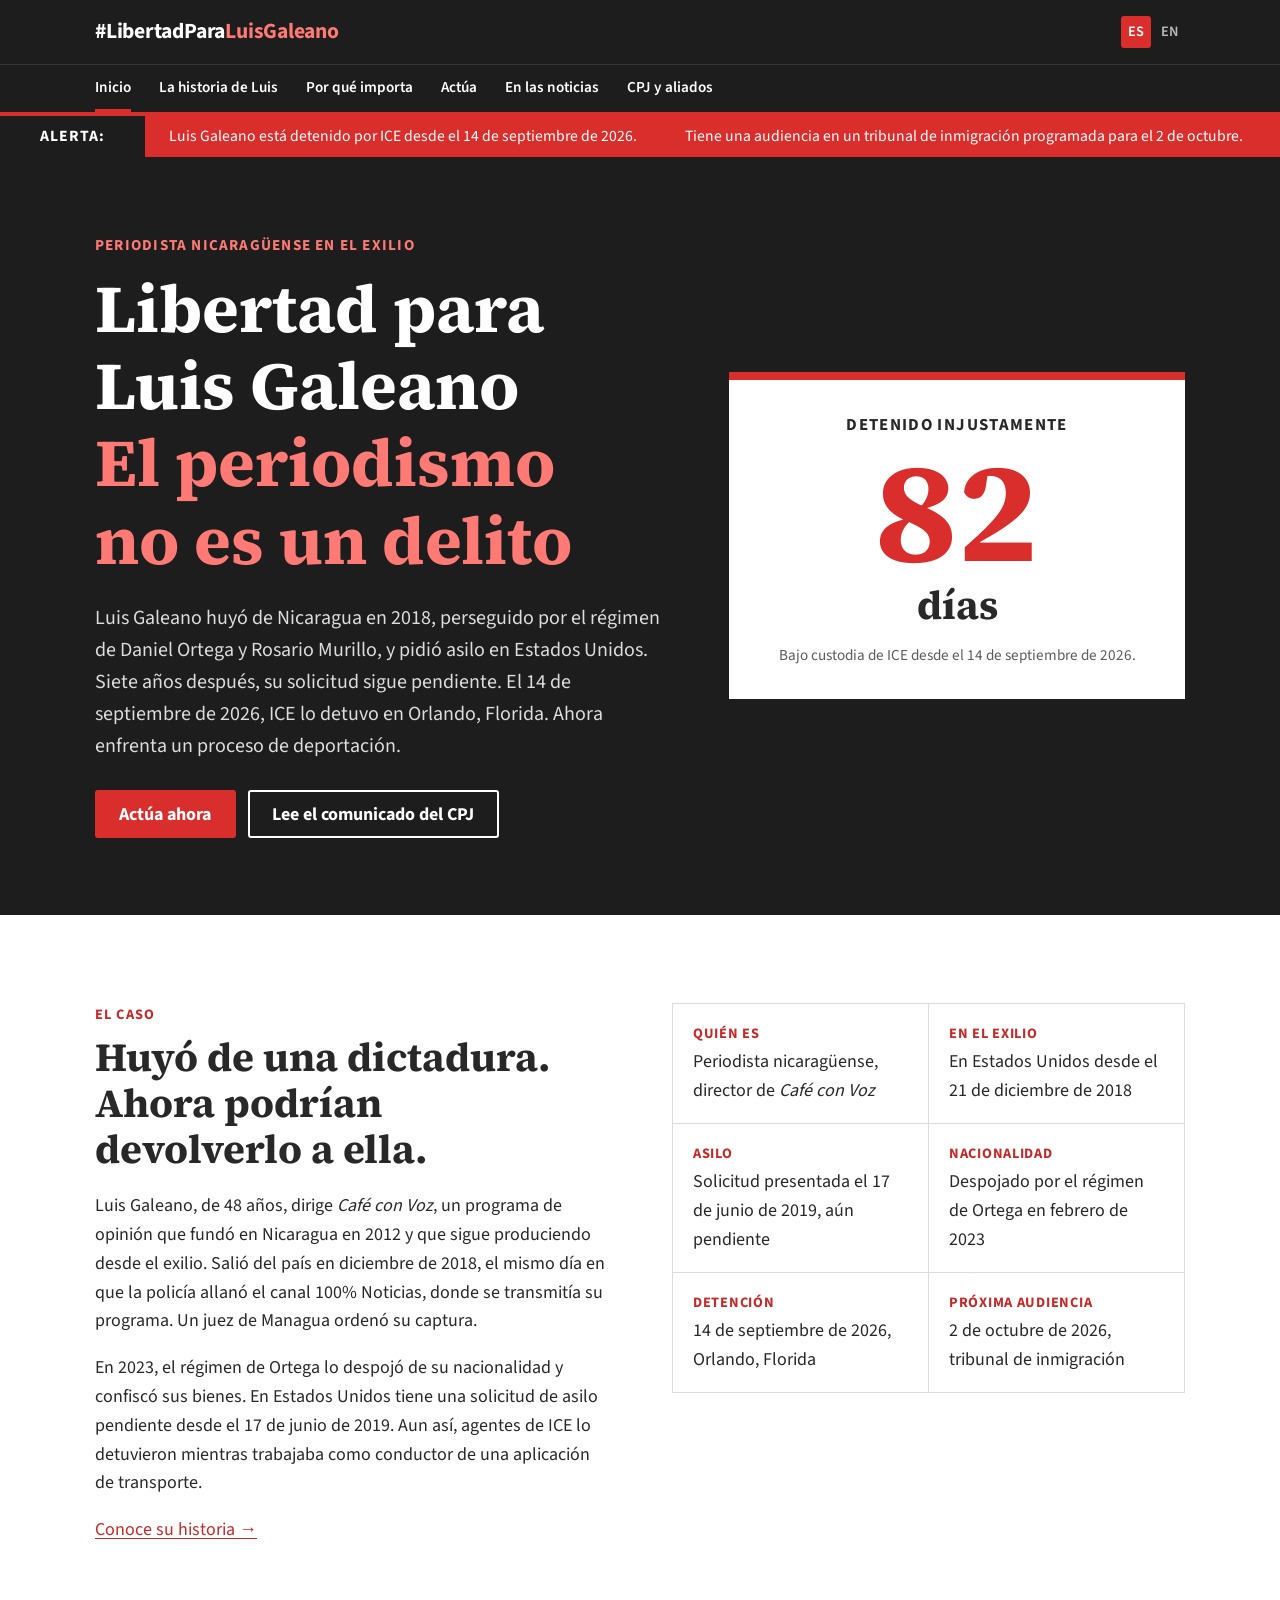
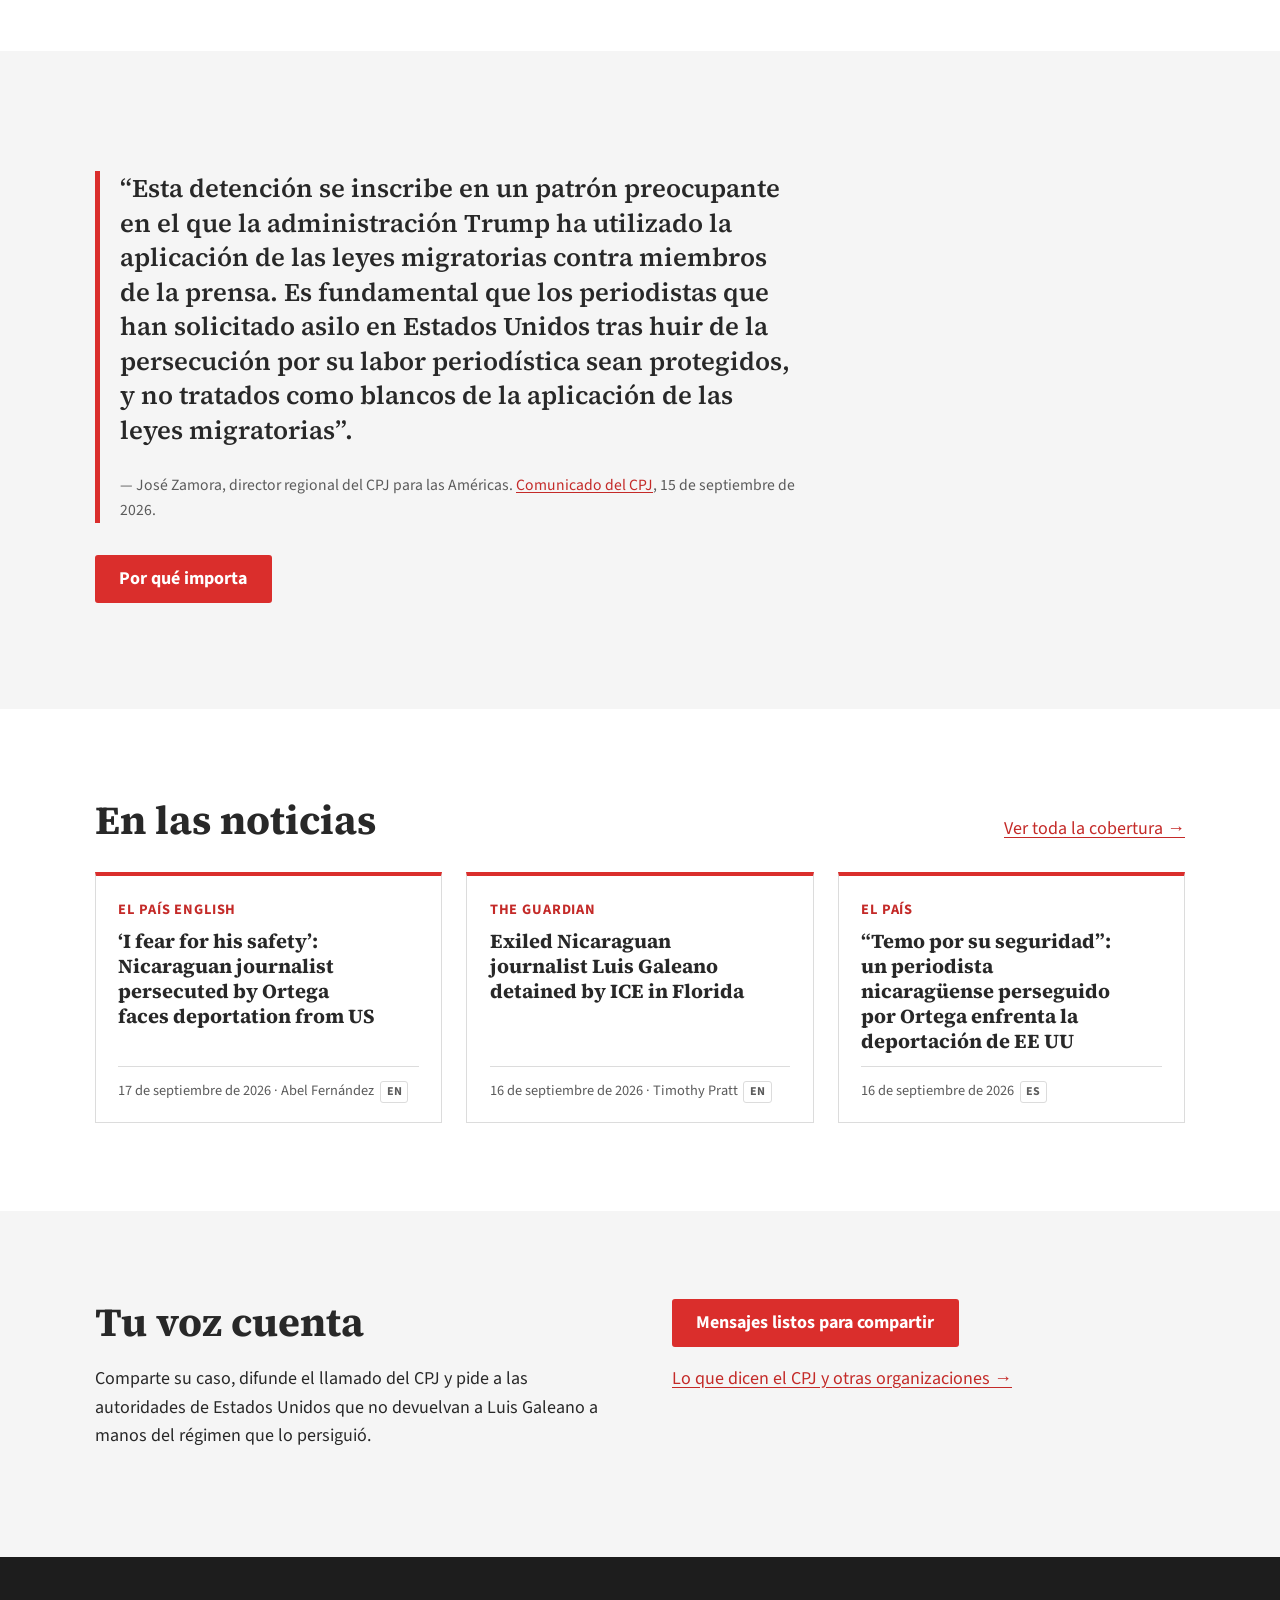
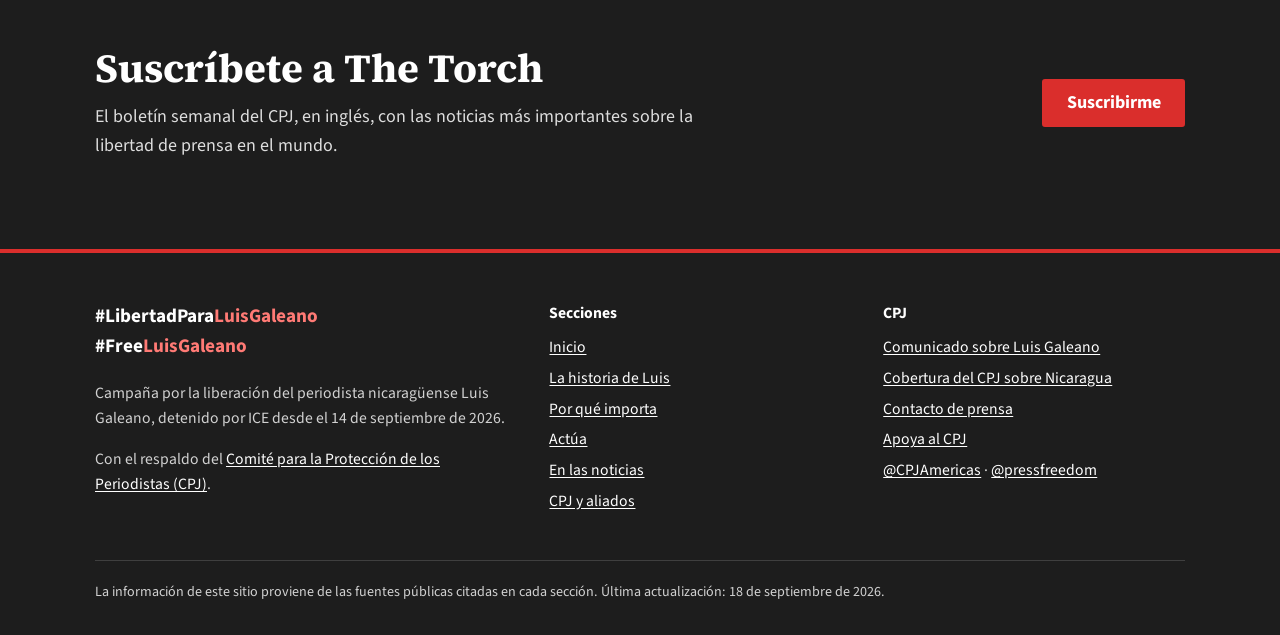
==== commit d11d4da2: "Documenta el carrusel de aliados y fecha el sitio al 18 de septiembre Actualiza PROJECT.md tras suma" ====
--- a/index.html
+++ b/index.html
@@ -210,7 +210,7 @@
         </ul>
       </div>
     </div>
-    <p class="pie__legal">La información de este sitio proviene de las fuentes públicas citadas en cada sección. Última actualización: 17 de septiembre de 2026.</p>
+    <p class="pie__legal">La información de este sitio proviene de las fuentes públicas citadas en cada sección. Última actualización: 18 de septiembre de 2026.</p>
   </div>
 </footer>
 
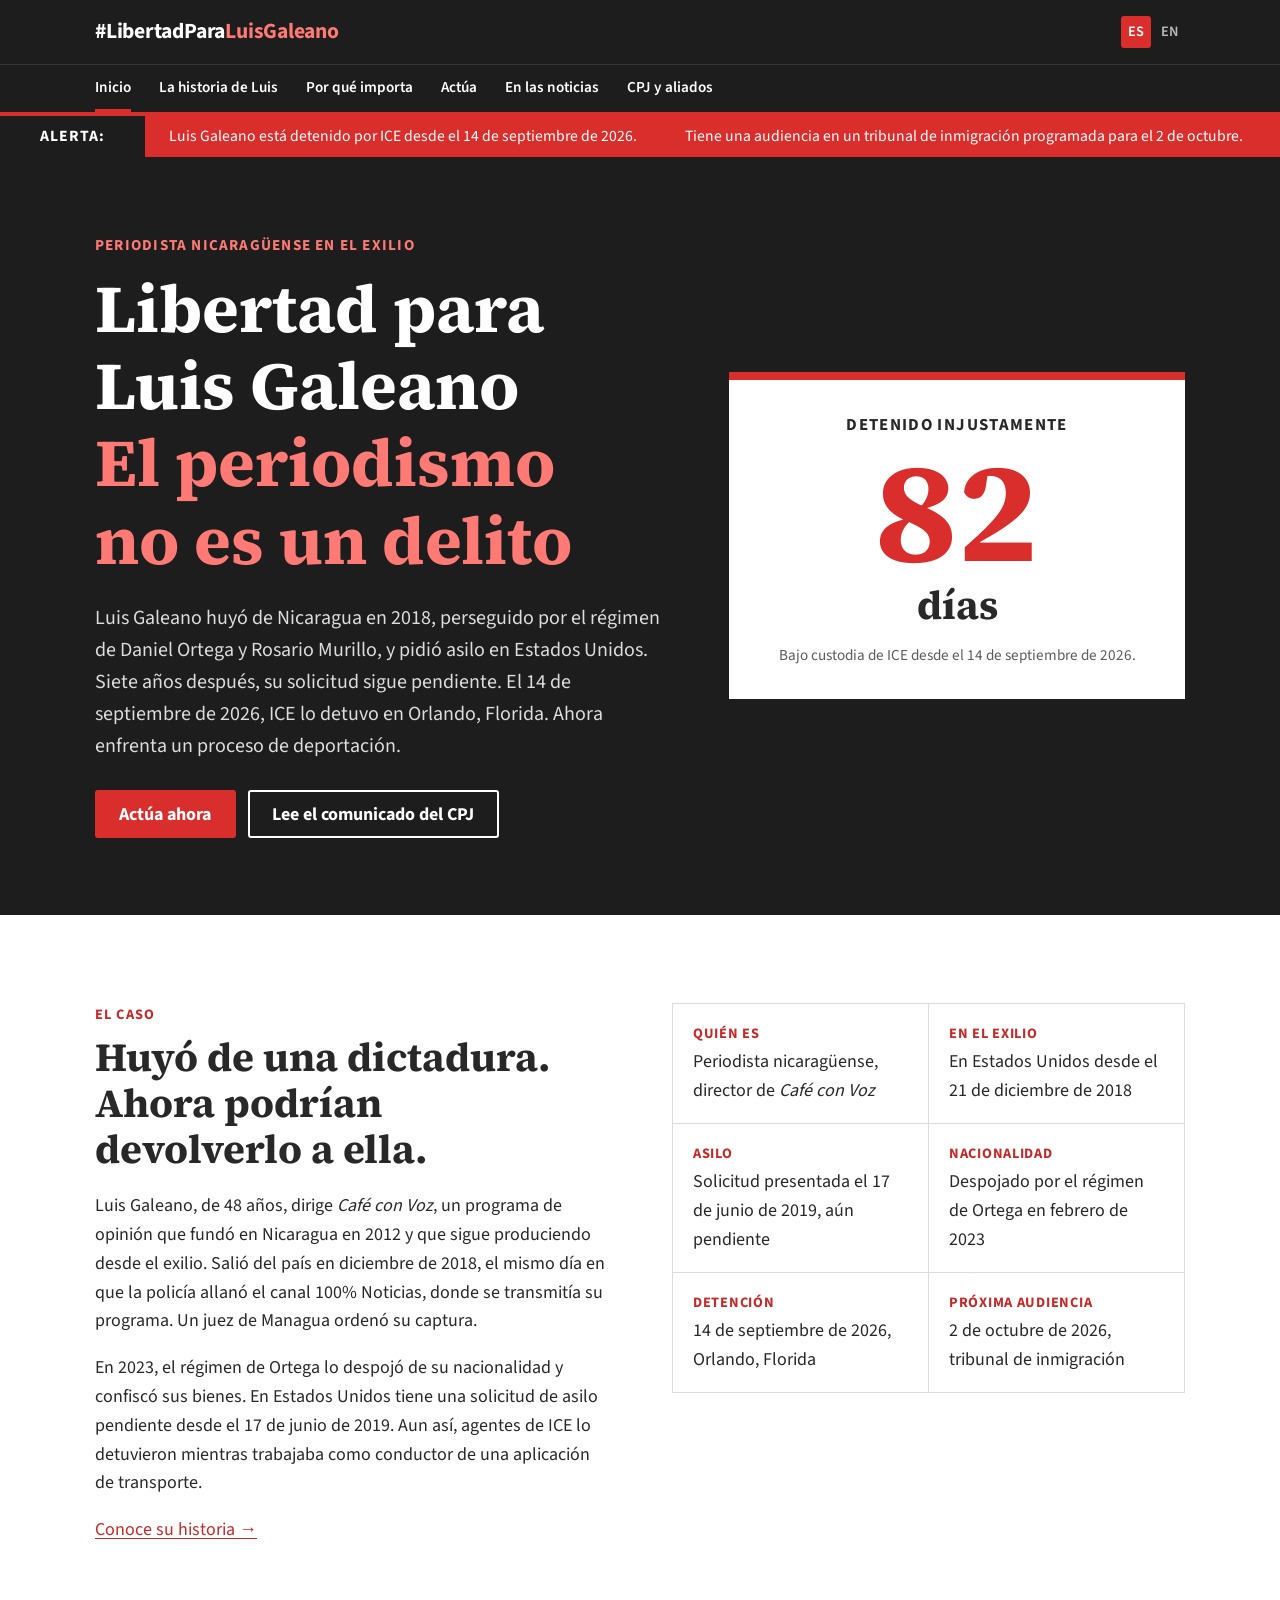
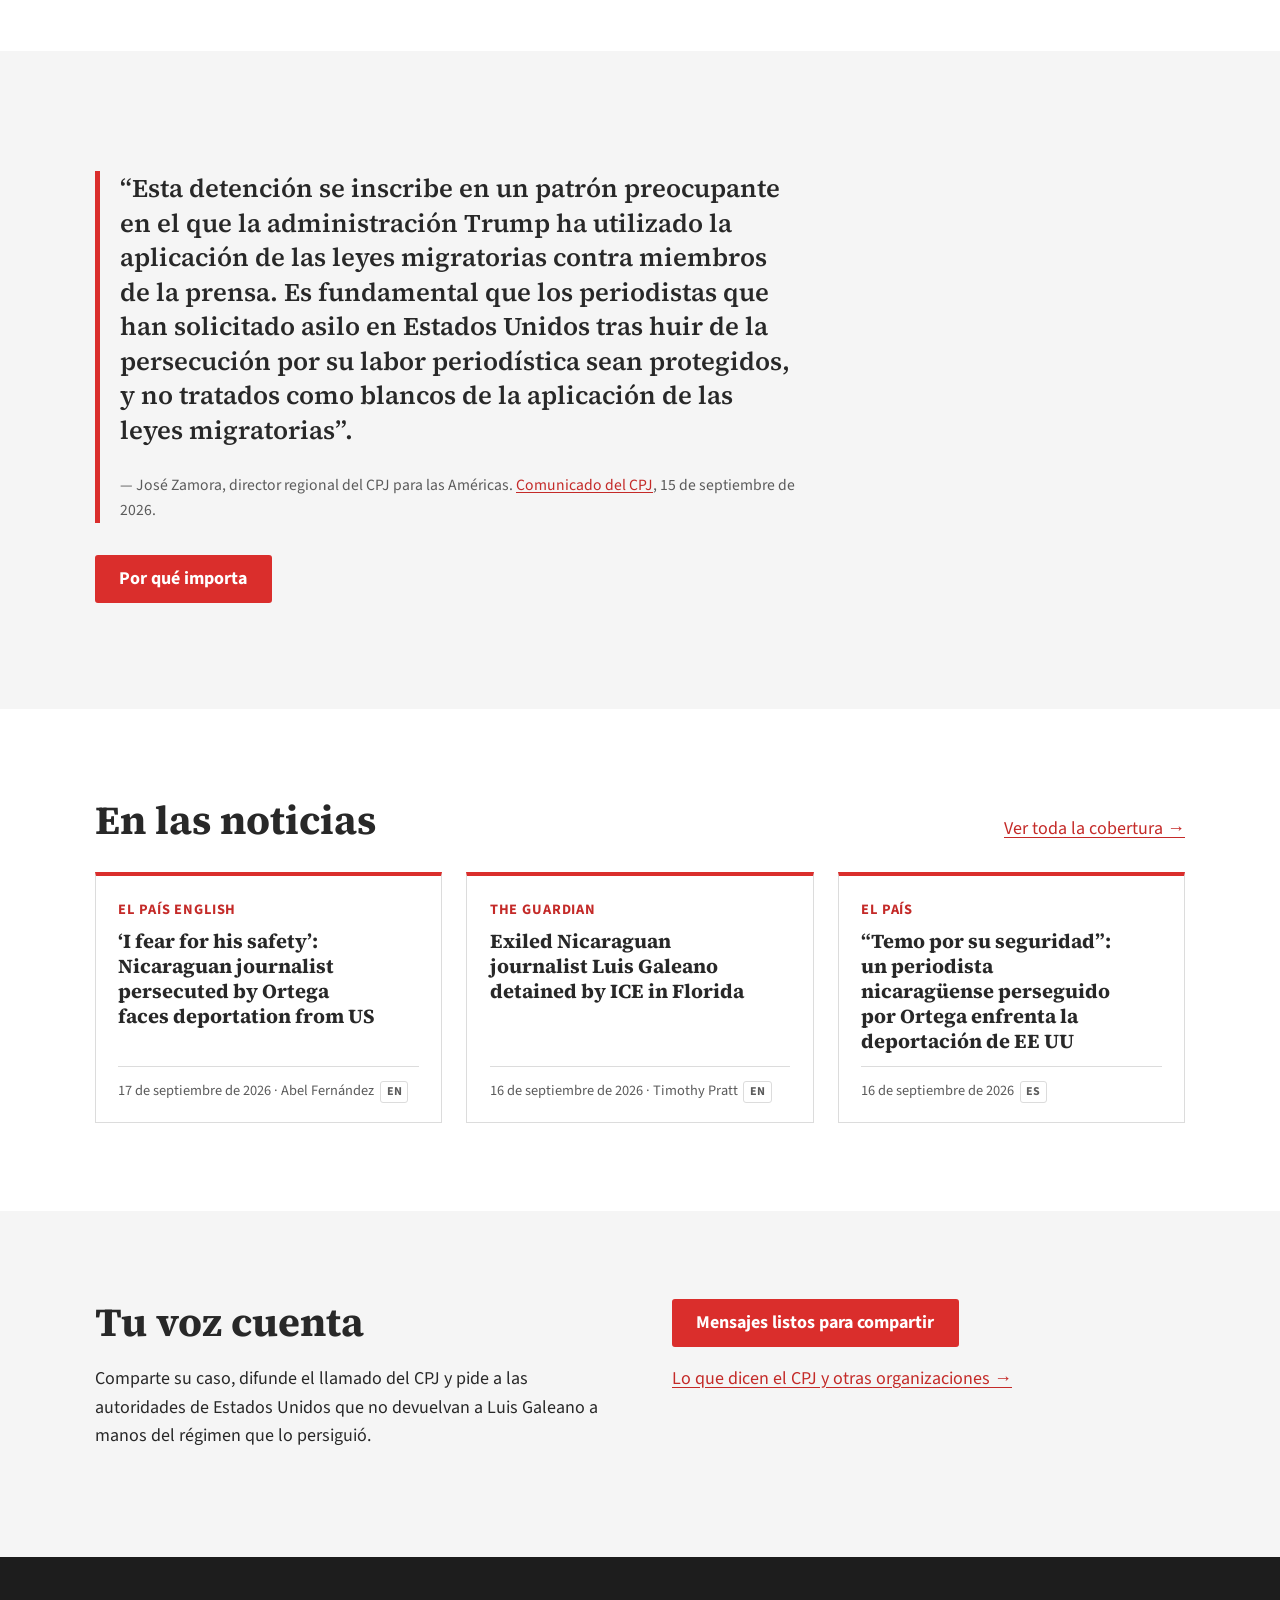
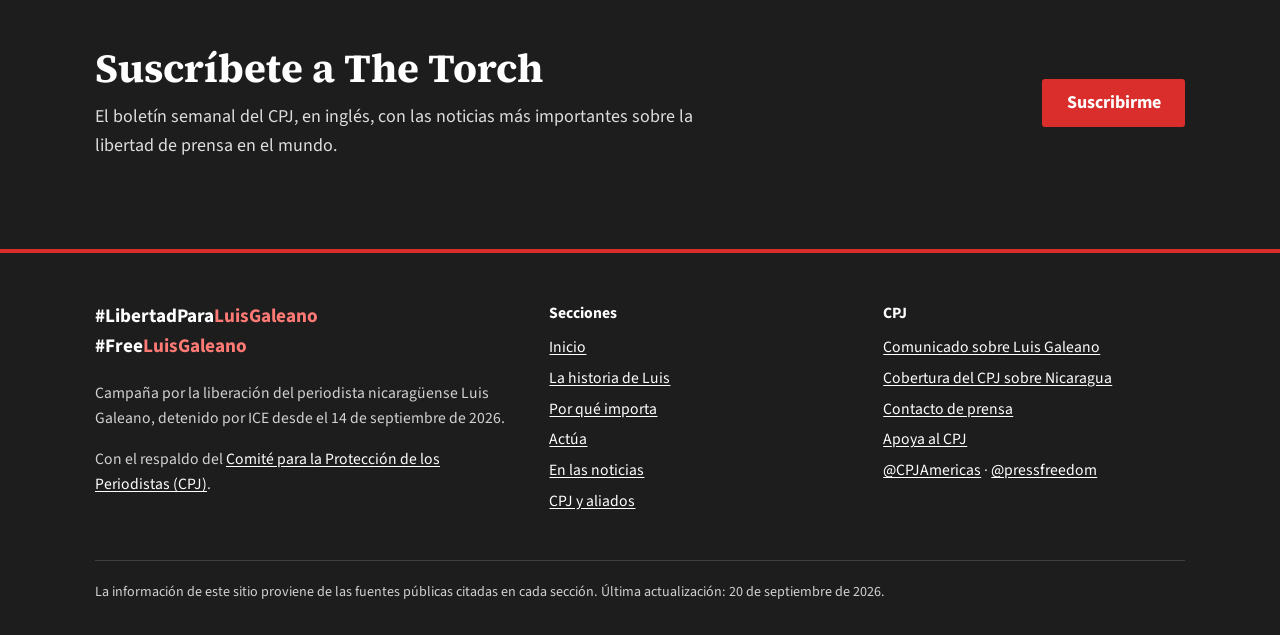
==== commit 15433d09: "Actualiza la alerta al comunicado conjunto del CPJ y 14 aliados El comunicado del 18 de septiembre, " ====
--- a/index.html
+++ b/index.html
@@ -62,7 +62,7 @@
     <ul class="alerta__pista">
       <li>Luis Galeano está detenido por ICE desde el 14 de septiembre de 2026.</li>
       <li>Tiene una audiencia en un tribunal de inmigración programada para el 2 de octubre.</li>
-      <li>El CPJ pide a ICE que lo libere. <a href="https://cpj.org/es/2026/09/el-cpj-pide-a-ice-que-libere-al-periodista-nicaraguense-exiliado-luis-galeano/" target="_blank" rel="noopener">Lee el comunicado</a></li>
+      <li>El CPJ y 14 organizaciones aliadas piden su liberación. <a href="https://cpj.org/es/2026/09/cpj-y-organizaciones-aliadas-piden-la-liberacion-del-periodista-nicaraguense-luis-galeano-detenido-por-ice/" target="_blank" rel="noopener">Lee el comunicado</a></li>
       <li>La SIP pide a EE. UU. no deportarlo. <a href="https://www.sipiapa.org/la-sip-reclama-proteccion-el-periodista-nicaraguense-luis-galeano-detenido-ice-n1301635" target="_blank" rel="noopener">Lee más</a></li>
     </ul>
   </div>
@@ -210,7 +210,7 @@
         </ul>
       </div>
     </div>
-    <p class="pie__legal">La información de este sitio proviene de las fuentes públicas citadas en cada sección. Última actualización: 18 de septiembre de 2026.</p>
+    <p class="pie__legal">La información de este sitio proviene de las fuentes públicas citadas en cada sección. Última actualización: 20 de septiembre de 2026.</p>
   </div>
 </footer>
 
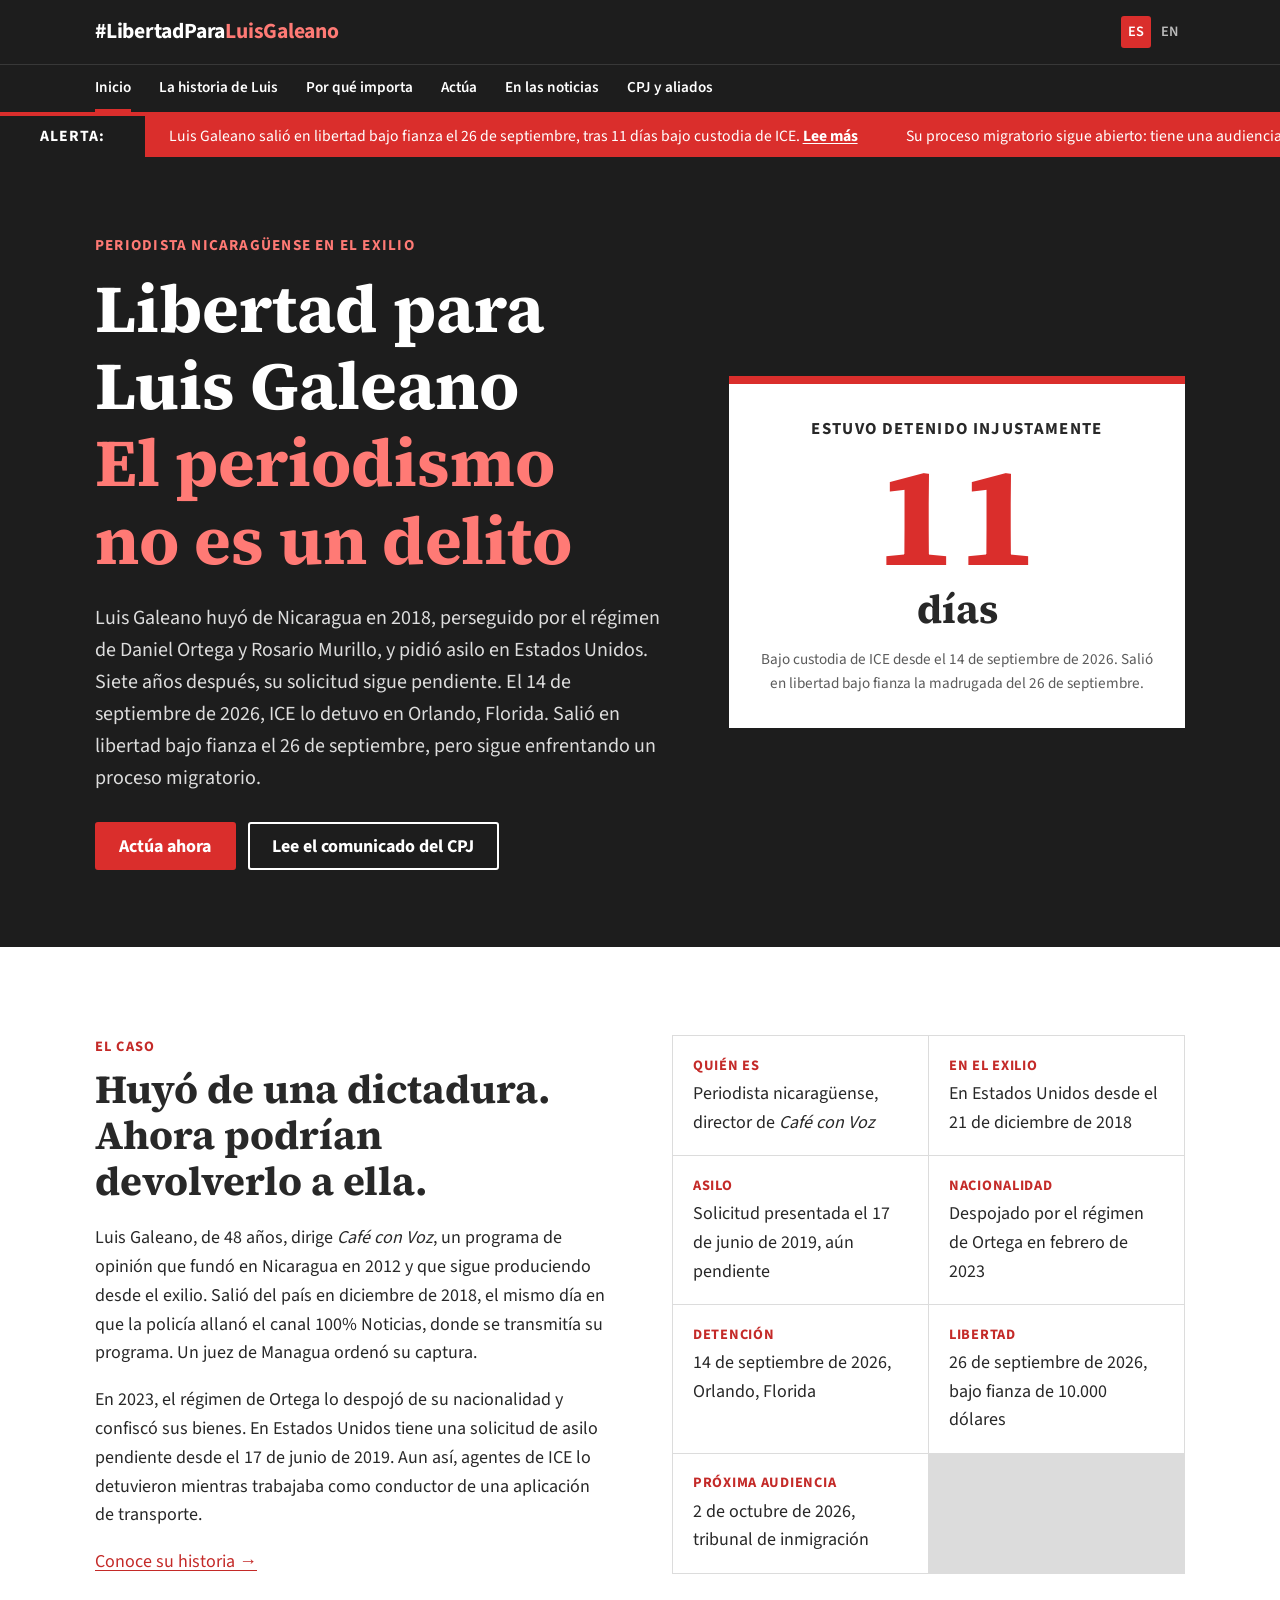
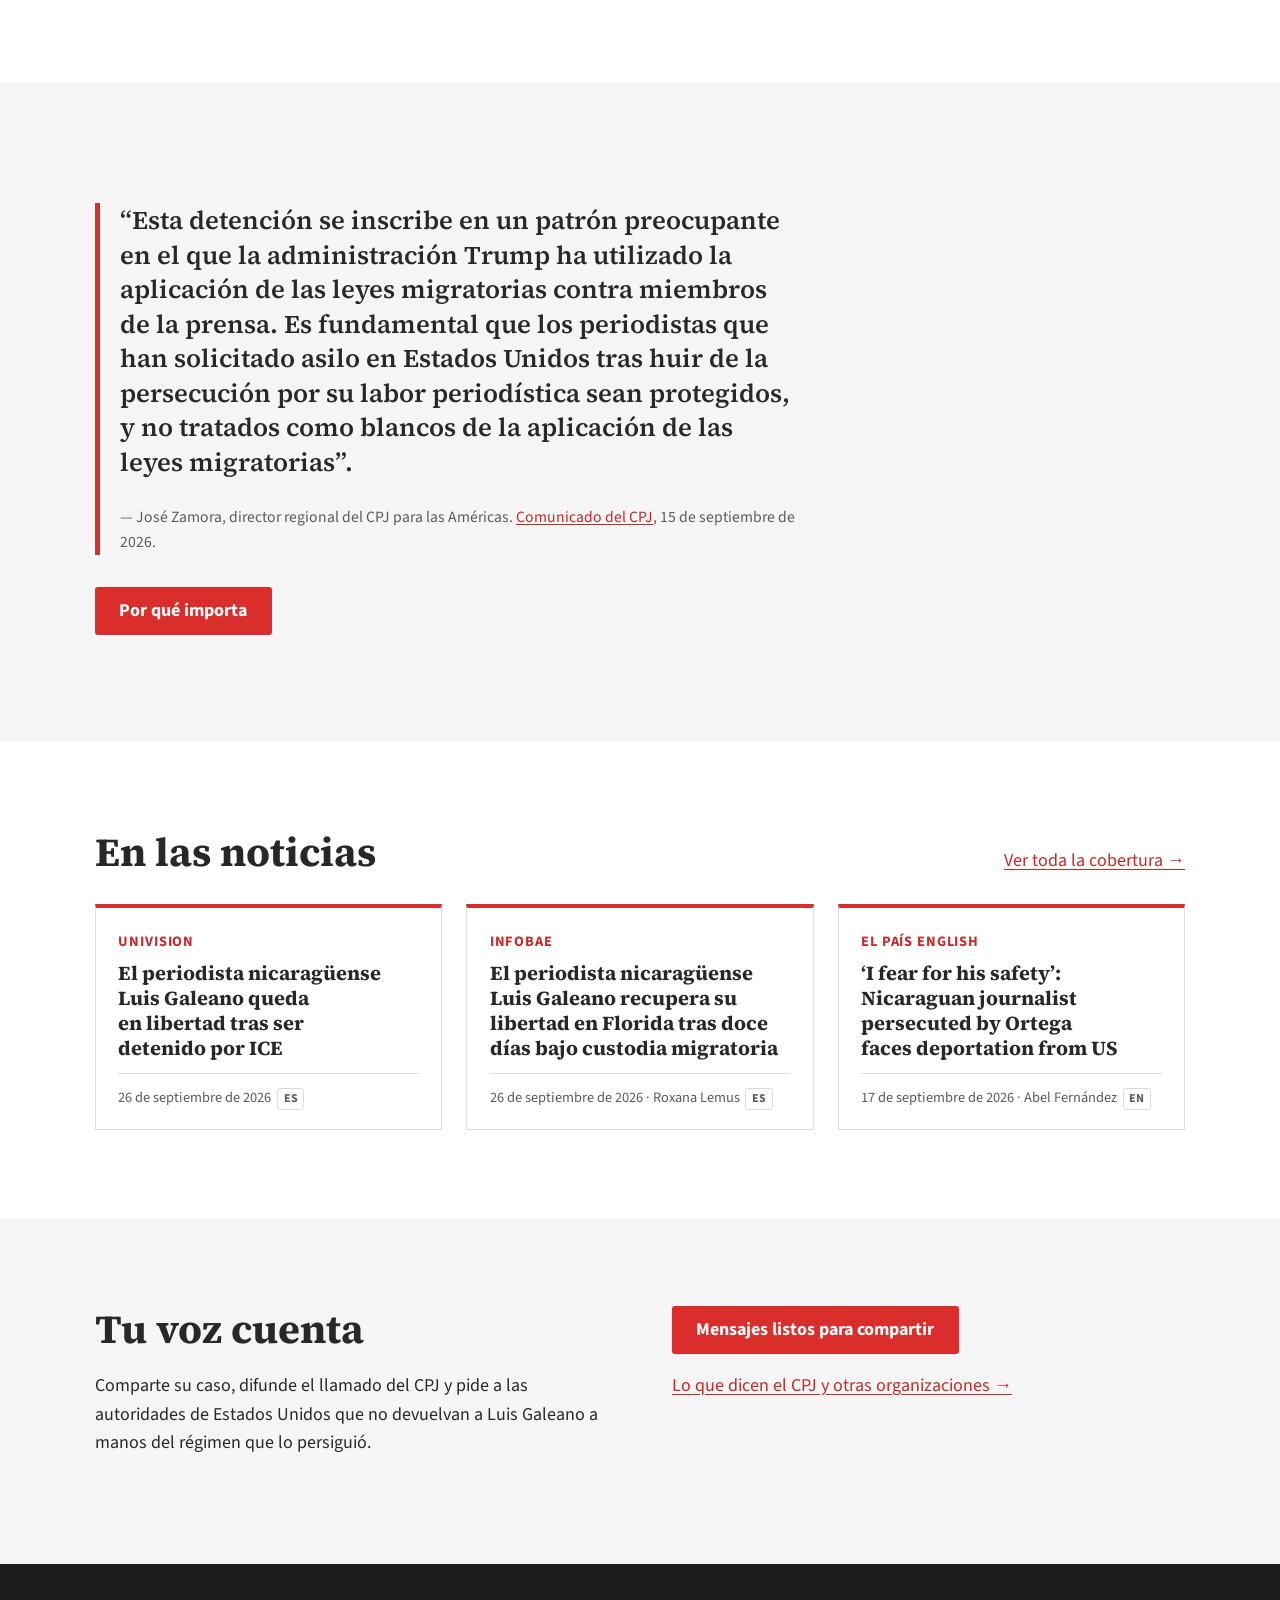
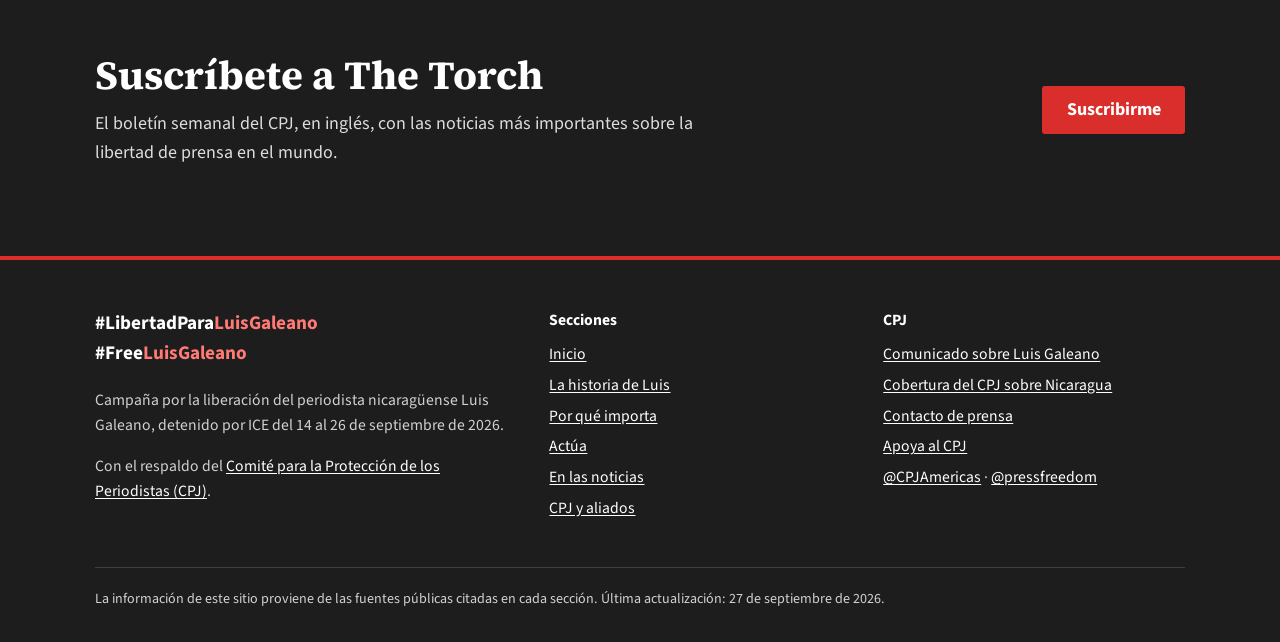
==== commit 98a9ee32: "Registra la liberación de Luis Galeano y congela el contador en 11 días Luis salió en libertad bajo " ====
--- a/index.html
+++ b/index.html
@@ -4,7 +4,7 @@
 <meta charset="utf-8">
 <meta name="viewport" content="width=device-width, initial-scale=1">
 <title>#LibertadParaLuisGaleano</title>
-<meta name="description" content="Luis Galeano, periodista nicaragüense exiliado y perseguido por el régimen de Ortega, está detenido por ICE desde el 14 de septiembre de 2026. Pedimos su liberación.">
+<meta name="description" content="Luis Galeano, periodista nicaragüense exiliado y perseguido por el régimen de Ortega, estuvo detenido por ICE del 14 al 26 de septiembre de 2026. Salió bajo fianza; su proceso migratorio sigue abierto.">
 <link rel="canonical" href="https://libertadparaluisgaleano.com/">
 <link rel="alternate" hreflang="es" href="https://libertadparaluisgaleano.com/">
 <link rel="alternate" hreflang="en" href="https://libertadparaluisgaleano.com/english/">
@@ -12,7 +12,7 @@
 <meta property="og:type" content="website">
 <meta property="og:site_name" content="#LibertadParaLuisGaleano">
 <meta property="og:title" content="#LibertadParaLuisGaleano">
-<meta property="og:description" content="Luis Galeano, periodista nicaragüense exiliado y perseguido por el régimen de Ortega, está detenido por ICE desde el 14 de septiembre de 2026. Pedimos su liberación.">
+<meta property="og:description" content="Luis Galeano, periodista nicaragüense exiliado y perseguido por el régimen de Ortega, estuvo detenido por ICE del 14 al 26 de septiembre de 2026. Salió bajo fianza; su proceso migratorio sigue abierto.">
 <meta property="og:url" content="https://libertadparaluisgaleano.com/">
 <meta property="og:image" content="https://libertadparaluisgaleano.com/assets/img/compartir-es.png">
 <meta property="og:image:width" content="1200">
@@ -60,8 +60,8 @@
   <p class="alerta__etiqueta">Alerta:</p>
   <div class="alerta__ventana" data-alerta>
     <ul class="alerta__pista">
-      <li>Luis Galeano está detenido por ICE desde el 14 de septiembre de 2026.</li>
-      <li>Tiene una audiencia en un tribunal de inmigración programada para el 2 de octubre.</li>
+      <li>Luis Galeano salió en libertad bajo fianza el 26 de septiembre, tras 11 días bajo custodia de ICE. <a href="https://www.infobae.com/nicaragua/2026/09/26/el-periodista-nicaraguense-luis-galeano-recupera-su-libertad-en-florida-tras-doce-dias-bajo-custodia-migratoria/" target="_blank" rel="noopener">Lee más</a></li>
+      <li>Su proceso migratorio sigue abierto: tiene una audiencia programada para el 2 de octubre.</li>
       <li>El CPJ y 14 organizaciones aliadas piden su liberación. <a href="https://cpj.org/es/2026/09/cpj-y-organizaciones-aliadas-piden-la-liberacion-del-periodista-nicaraguense-luis-galeano-detenido-por-ice/" target="_blank" rel="noopener">Lee el comunicado</a></li>
       <li>La SIP pide a EE. UU. no deportarlo. <a href="https://www.sipiapa.org/la-sip-reclama-proteccion-el-periodista-nicaraguense-luis-galeano-detenido-ice-n1301635" target="_blank" rel="noopener">Lee más</a></li>
     </ul>
@@ -76,18 +76,18 @@
       <div>
         <p class="heroe__antetitulo">Periodista nicaragüense en el exilio</p>
         <h1>Libertad para Luis Galeano <span>El periodismo no es un delito</span></h1>
-        <p class="heroe__bajada">Luis Galeano huyó de Nicaragua en 2018, perseguido por el régimen de Daniel Ortega y Rosario Murillo, y pidió asilo en Estados Unidos. Siete años después, su solicitud sigue pendiente. El 14 de septiembre de 2026, ICE lo detuvo en Orlando, Florida. Ahora enfrenta un proceso de deportación.</p>
+        <p class="heroe__bajada">Luis Galeano huyó de Nicaragua en 2018, perseguido por el régimen de Daniel Ortega y Rosario Murillo, y pidió asilo en Estados Unidos. Siete años después, su solicitud sigue pendiente. El 14 de septiembre de 2026, ICE lo detuvo en Orlando, Florida. Salió en libertad bajo fianza el 26 de septiembre, pero sigue enfrentando un proceso migratorio.</p>
         <div class="heroe__acciones">
           <a class="boton" href="actua/">Actúa ahora</a>
           <a class="boton boton--contorno" href="https://cpj.org/es/2026/09/el-cpj-pide-a-ice-que-libere-al-periodista-nicaraguense-exiliado-luis-galeano/" target="_blank" rel="noopener">Lee el comunicado del CPJ</a>
         </div>
       </div>
-      <div class="contador" data-contador data-desde="2026-09-14">
-        <p class="contador__rotulo">Detenido injustamente</p>
+      <div class="contador">
+        <p class="contador__rotulo">Estuvo detenido injustamente</p>
         <p class="visualmente-oculto">Días de detención:</p>
-        <span class="dias-numero">3</span>
+        <span class="dias-numero">11</span>
         <span class="contador__unidad" data-unidad="día|días">días</span>
-        <p class="contador__nota">Bajo custodia de ICE desde el 14 de septiembre de 2026.</p>
+        <p class="contador__nota">Bajo custodia de ICE desde el 14 de septiembre de 2026. Salió en libertad bajo fianza la madrugada del 26 de septiembre.</p>
       </div>
     </div>
   </section>
@@ -108,6 +108,7 @@
         <div><dt>Asilo</dt><dd>Solicitud presentada el 17 de junio de 2019, aún pendiente</dd></div>
         <div><dt>Nacionalidad</dt><dd>Despojado por el régimen de Ortega en febrero de 2023</dd></div>
         <div><dt>Detención</dt><dd>14 de septiembre de 2026, Orlando, Florida</dd></div>
+        <div><dt>Libertad</dt><dd>26 de septiembre de 2026, bajo fianza de 10.000 dólares</dd></div>
         <div><dt>Próxima audiencia</dt><dd>2 de octubre de 2026, tribunal de inmigración</dd></div>
       </dl>
     </div>
@@ -134,21 +135,23 @@
         <a href="noticias/">Ver toda la cobertura →</a>
       </div>
       <ul class="tarjetas">
+      <!-- noticias:inicio · generado por scripts/actualizar_noticias.py, no editar a mano -->
+      <li class="tarjeta">
+        <p class="tarjeta__medio">Univision</p>
+        <h3 class="tarjeta__titulo"><a href="https://www.univision.com/noticias/inmigracion/periodista-nicaraguense-luis-galeano-queda-en-libertad-tras-ser-detenido-por-ice-en-florida" hreflang="es" target="_blank" rel="noopener">El periodista nicaragüense Luis Galeano queda en libertad tras ser detenido por ICE</a></h3>
+        <p class="tarjeta__meta"><time datetime="2026-09-26">26 de septiembre de 2026</time><span class="tarjeta__idioma" title="Idioma">ES</span></p>
+      </li>
+      <li class="tarjeta">
+        <p class="tarjeta__medio">Infobae</p>
+        <h3 class="tarjeta__titulo"><a href="https://www.infobae.com/nicaragua/2026/09/26/el-periodista-nicaraguense-luis-galeano-recupera-su-libertad-en-florida-tras-doce-dias-bajo-custodia-migratoria/" hreflang="es" target="_blank" rel="noopener">El periodista nicaragüense Luis Galeano recupera su libertad en Florida tras doce días bajo custodia migratoria</a></h3>
+        <p class="tarjeta__meta"><time datetime="2026-09-26">26 de septiembre de 2026</time> · Roxana Lemus<span class="tarjeta__idioma" title="Idioma">ES</span></p>
+      </li>
       <li class="tarjeta">
         <p class="tarjeta__medio">EL PAÍS English</p>
         <h3 class="tarjeta__titulo"><a href="https://english.elpais.com/international/2026-09-17/i-fear-for-his-safety-nicaraguan-journalist-persecuted-by-ortega-faces-deportation-from-us.html" hreflang="en" target="_blank" rel="noopener">‘I fear for his safety’: Nicaraguan journalist persecuted by Ortega faces deportation from US</a></h3>
         <p class="tarjeta__meta"><time datetime="2026-09-17">17 de septiembre de 2026</time> · Abel Fernández<span class="tarjeta__idioma" title="Idioma">EN</span></p>
       </li>
-      <li class="tarjeta">
-        <p class="tarjeta__medio">The Guardian</p>
-        <h3 class="tarjeta__titulo"><a href="https://www.theguardian.com/us-news/2026/sep/16/nicaraguan-journalist-luis-galeano-detained-ice" hreflang="en" target="_blank" rel="noopener">Exiled Nicaraguan journalist Luis Galeano detained by ICE in Florida</a></h3>
-        <p class="tarjeta__meta"><time datetime="2026-09-16">16 de septiembre de 2026</time> · Timothy Pratt<span class="tarjeta__idioma" title="Idioma">EN</span></p>
-      </li>
-      <li class="tarjeta">
-        <p class="tarjeta__medio">EL PAÍS</p>
-        <h3 class="tarjeta__titulo"><a href="https://elpais.com/us/migracion/2026-09-16/temo-por-su-seguridad-un-periodista-nicaraguense-perseguido-por-ortega-enfrenta-la-deportacion-de-ee-uu.html" hreflang="es" target="_blank" rel="noopener">“Temo por su seguridad”: un periodista nicaragüense perseguido por Ortega enfrenta la deportación de EE UU</a></h3>
-        <p class="tarjeta__meta"><time datetime="2026-09-16">16 de septiembre de 2026</time><span class="tarjeta__idioma" title="Idioma">ES</span></p>
-      </li>
+      <!-- noticias:fin -->
       </ul>
     </div>
   </section>
@@ -185,7 +188,7 @@
     <div class="pie__rejilla">
       <div>
         <p class="pie__hashtags">#LibertadPara<span>LuisGaleano</span><br>#Free<span>LuisGaleano</span></p>
-        <p>Campaña por la liberación del periodista nicaragüense Luis Galeano, detenido por ICE desde el 14 de septiembre de 2026.</p>
+        <p>Campaña por la liberación del periodista nicaragüense Luis Galeano, detenido por ICE del 14 al 26 de septiembre de 2026.</p>
         <p>Con el respaldo del <a href="https://cpj.org/es/" target="_blank" rel="noopener">Comité para la Protección de los Periodistas (CPJ)</a>.</p>
       </div>
       <nav aria-label="Secciones">
@@ -210,7 +213,7 @@
         </ul>
       </div>
     </div>
-    <p class="pie__legal">La información de este sitio proviene de las fuentes públicas citadas en cada sección. Última actualización: 20 de septiembre de 2026.</p>
+    <p class="pie__legal">La información de este sitio proviene de las fuentes públicas citadas en cada sección. Última actualización: 27 de septiembre de 2026.</p>
   </div>
 </footer>
 
